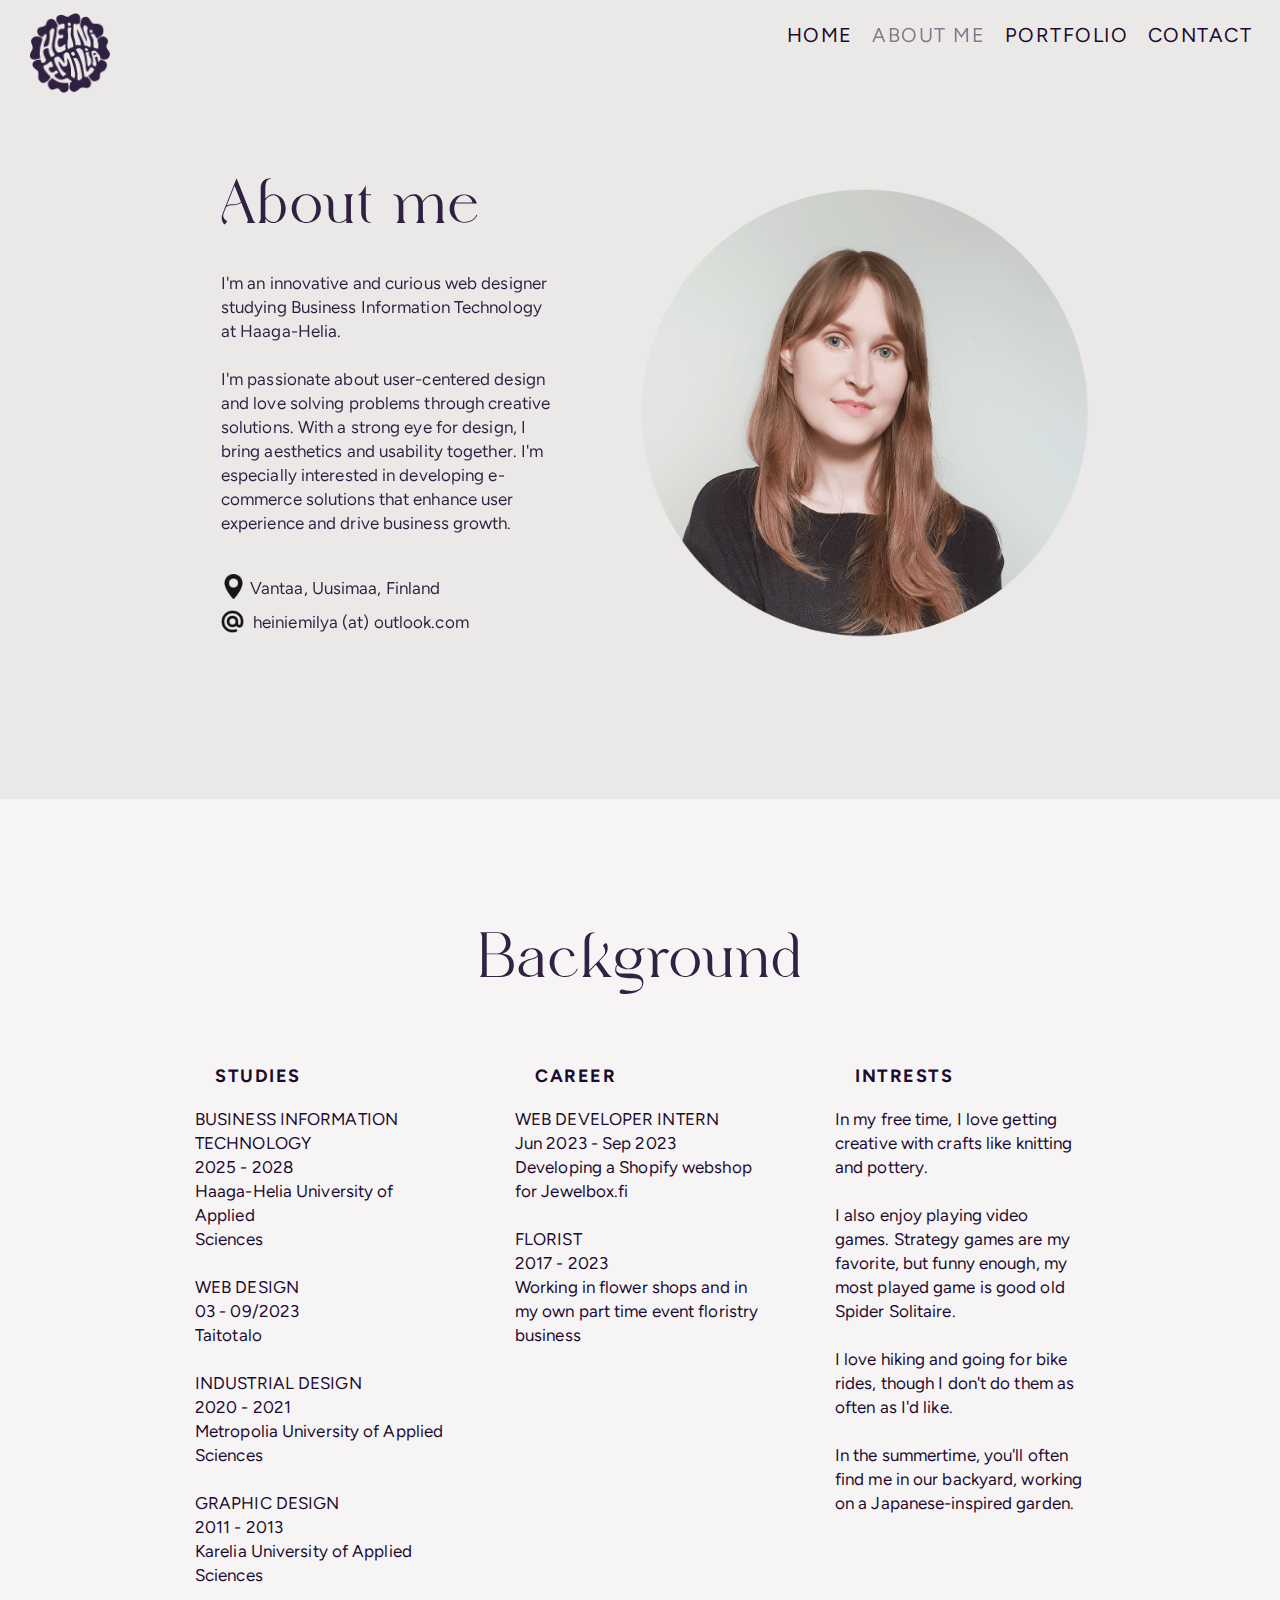
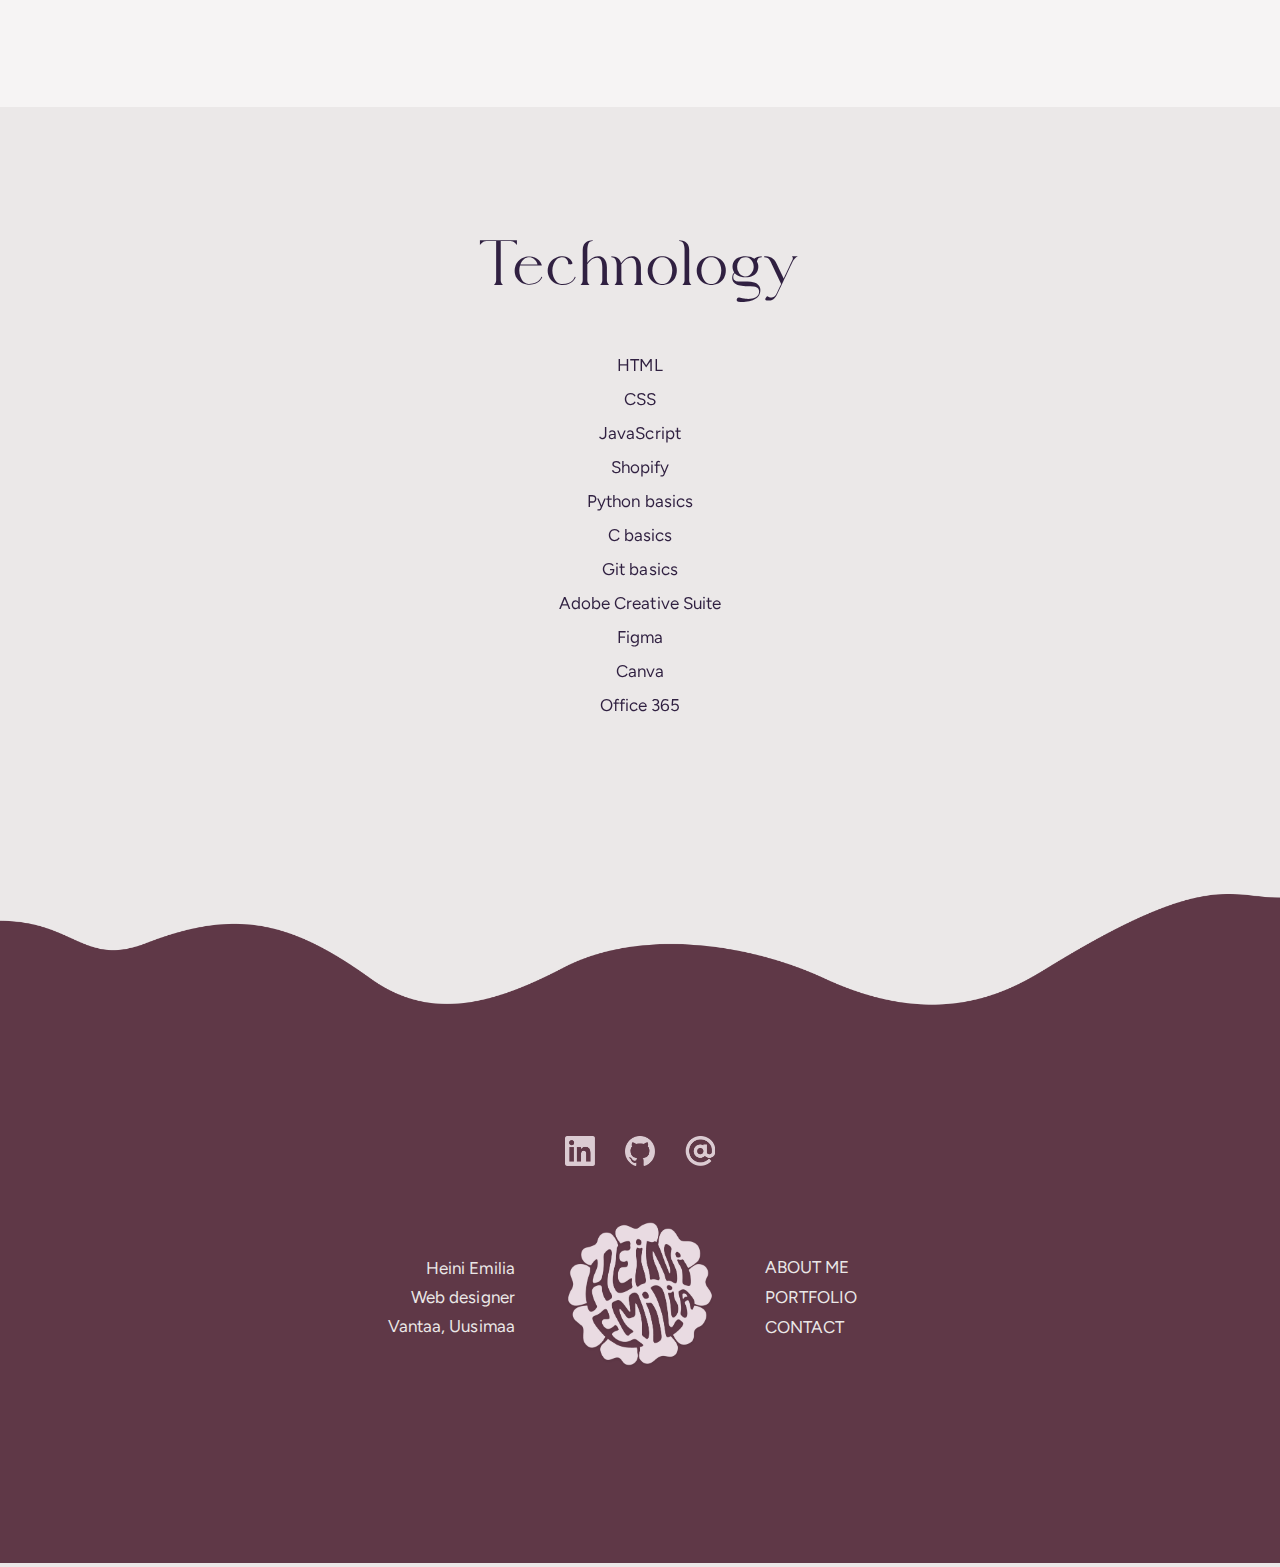
==== aboutme.html @ 91fa6ee9 "-" ====
<!DOCTYPE html>
<html lang="en">
<head>
    <meta charset="utf-8">
    <meta name="viewport" content="width=device-width, initial-scale=1.0">
    <link rel="stylesheet" href="css/styles.css">
    <link rel="preconnect" href="https://fonts.googleapis.com">
    <link rel="preconnect" href="https://fonts.gstatic.com" crossorigin>
    <link href="https://fonts.googleapis.com/css2?family=Figtree:ital,wght@0,300..900;1,300..900&display=swap" rel="stylesheet">
    <title>Heini Emilia - About me</title>
    <link rel="icon" type="image/x-icon" href="/graphics/favicon.png">
</head>
<body>
 
  <main>

    <section id="navigation">
        <div class="logo">
            <a href="index.html"><img class="navigation-logo" src="graphics/small-dark-logo.png" alt="Heini Emilia"></a>
        </div>
        <div class="desktop-navigation">
            <div class="navigation">
                <nav id="navbar">
                    <a href="index.html">home</a>
                    <a href="aboutme.html" id="current-page">about me</a>
                    <a href="portfolio.html">portfolio</a>
                    <a href="index.html#contact">contact</a>
                </nav>
            </div>
        </div>
        <div class="mobile-navigation">
            <nav id="mobile-navigation">
                <div id="menuToggle">
                  <input type="checkbox" id="menuCheckbox" aria-label="Menu">
                  <span></span>
                  <span></span>
                  <span></span>
                  
                  <ul id="menu">
                    <li>
                      <a href="index.html">Home</a>
                    </li>
                    <li>
                      <a href="aboutme.html" id="current-page">About me</a>
                    </li>
                    <li>
                      <a href="portfolio.html">Portfolio</a>
                    </li>
                    <li>
                      <a href="index.html#contact">Contact</a>
                    </li>
                  </ul>
                </div>
              </nav>
        </div>
    </section>

    

    <section id="aboutme">
        <div class="aboutme-container">
            <div class="aboutme-text">
                <h2>About me<h2>
                <p> 
                    I'm an innovative and curious web designer studying Business Information Technology 
                    at Haaga-Helia. 
                    <br><br>
                    I'm passionate about user-centered design and love solving problems 
                    through creative solutions. With a strong eye for design, I bring aesthetics and usability together. 
                    I'm especially interested in developing e-commerce solutions that enhance user experience 
                    and drive business growth.
                  <br><br>
                  <img src="graphics/map-pin.png" alt="Location" width="25" height="25" style="margin-bottom: -5px; padding-top: 15px; "> Vantaa, Uusimaa, Finland <br>
                  <img src="graphics/email.png" alt="Email" width="23" height="23" style="margin-bottom: -5px; padding-right: 5px; padding-top: 10px;" >  heiniemilya (at) outlook.com
                </p>
            </div>
            <img id="aboutme-img" src="graphics/profiilikuva2-round.png" alt="Kuva minusta">
        </div>
    </section>


    
  <section id="cv">
    <h2>Background</h2>
    <div class="cv-container">
        <div class="cv-text">
            <h3>Studies</h3>
            <p> BUSINESS INFORMATION TECHNOLOGY<br>
                2025 - 2028<br>
                Haaga-Helia University of Applied <br>Sciences<br><br>
                
                WEB DESIGN<br>
                03 - 09/2023<br>
                Taitotalo<br><br>
                
                INDUSTRIAL DESIGN<br>
                2020 - 2021<br>
                Metropolia University of Applied <br>Sciences<br><br>
                
                GRAPHIC DESIGN<br>
                2011 - 2013 <br>
                Karelia University of Applied <br>Sciences
            </p>
        </div>
        <div class="cv-text">
            <h3>Career</h3>
            <p> WEB DEVELOPER INTERN<br>
                Jun 2023 - Sep 2023<br>
                Developing a Shopify webshop for Jewelbox.fi<br><br>
                
                FLORIST<br>
                2017 - 2023 <br>
                Working in flower shops and in my own part time event floristry business
            </p>
        </div>
        <div class="cv-text">
            <h3>Intrests</h3>
            <p>In my free time, I love getting creative with crafts like knitting and pottery. 
              <br><br>
              I also enjoy playing video games. Strategy games are my favorite, but funny enough, 
              my most played game is good old Spider Solitaire.
              <br><br>
              I love hiking and going for bike rides, though I don't do them as often as I'd like. 
              <br><br>
              In the summertime, you'll often find me in our backyard, working on a Japanese-inspired garden.
            </p>
        </div>
    </div>
  </section>

  <section id="technology">
    <div class="technology">
        <h2>Technology<h2>
        <p>HTML</p>
        <p>CSS</p>
        <p>JavaScript</p>
        <p>Shopify</p>
        <p>Python basics</p>
        <p>C basics</p>
        <p>Git basics</p>
        <p>Adobe Creative Suite</p>
        <p>Figma</p>
        <p>Canva</p>
        <p>Office 365</p>
    </div>
</section>

  </main>

  <footer>
    <div class="footer-container">
      <img class="footer-background" src="graphics/footer-background.png" alt="Background image">
     
      <div class="footer-items">
        <div class="some-icons">
          <a href="https://www.linkedin.com/in/heini-karjalainen/"><img class="linkedin-icon" src="graphics/icon-linkedin.png" height="30px" width="30px" alt="LinkedIn"></a>
          <a href="https://github.com/heiniemilya"><img class="github-icon" src="graphics/icon-github.png" height="30px" width="30px" alt="GitHub"></a>
          <a href="mailto:heiniemilya@outlook.com"><img class="email-icon" src="graphics/icon-email.png" height="30px" width="30px" alt="Email"></a>
        </div>
        <div class="footer-items-container">
          <div class="footer-information">
            <p>Heini Emilia</p>
            <p>Web designer</p>
            <p>Vantaa, Uusimaa</p>
          </div>
          <div class="footer-logo">
            <a href="index.html"><img id="footer-logo" src="graphics/heini-emilia-logo.png" alt="Heini Emilia"></a>
          </div>
          <div class="footer-navigation">
            <a href="aboutme.html">about me</a>
            <a href="portfolio.html">portfolio</a>
            <a href="index.html#contact">contact</a>
          </div>
        </div> 
      </div>
      

    </div>
  </footer>
</body>
</html>
---- css/styles.css ----
* {
    margin:0;
    padding:0;
    border: none;
}

@font-face {
    font-family: "Edensor";
	  src: url('../fonts/edensor-free.eot'); /* IE9 Compat Modes */
  	src: url('../fonts/edensor-free.eot') format('embedded-opentype'),
    url('../fonts/edensor-free.woff2') format('woff2'), /* Super Modern Browsers */
    url('../fonts/edensor-free.woff') format('woff'), /* Pretty Modern Browsers */
    url('../fonts/edensor-free.ttf')  format('truetype'), /* Safari, Android, iOS */
    url('../fonts/edensor-free.svg') format('svg'); /* Legacy iOS */
	}

body {
  background-color: #EBE8E8;
  overflow-x: hidden;
  width: 100vw;
  height: 100vh;
  font-family:Trebuchet MS, sans-serif;
}

h1 {
  font-size: 24px;
  font-family: "Figtree", sans-serif;
  text-transform: uppercase;
  letter-spacing: 1.5px;
  color: #3a233c;
  font-weight: 100;
  padding-left: 20px;
  padding-right: 20px;
}

h2 {
  font-family: "Edensor", Fallback, sans-serif;
  font-weight: normal;
  font-size: 64px;
  letter-spacing: 2px;
  color: #1C0B2F;
  opacity: 0.9;
  padding-bottom: 70px;
  padding-left: 30px;
  padding-right: 30px;
}

h3 {
  font-size: 18px;
  font-family: "Figtree", sans-serif;
  text-transform: uppercase;
  letter-spacing: 1.5px;
  color: #1C0B2F;
  padding-bottom: 10px;
  padding-left: 20px;
  padding-right: 20px;
}

p , li{
  font-family: "Figtree", sans-serif;
  font-size: 17px;
  font-weight: normal;
  color: #1C0B2F;
  letter-spacing: 0.1px;
  line-height: 24px;
}

li{
  padding-left: 5px;
}

ul{
  padding-top: 10px;
  padding-left: 20px;
}

a {
  font-family: "Figtree", sans-serif;
  font-size: 17px;
  font-weight: normal;
  color: #1c0b2f;
  text-decoration: none;
  word-break: break-all;
  overflow-wrap: break-word;
} 

/*////////////////// NAVIGATION ////////////////////*/ 

/* mobile menu */

#menuToggle {
  display: block;
  position: fixed;
  top: 30px;
  right: 30px;
  left: auto;
  z-index: 99;
  -webkit-user-select: none;
  user-select: none;
}

#menuToggle a {
  font-size: 20px;
  text-decoration: none;
  color: #EBE8E8;
  transition: color 0.3s ease;
  font-weight: 500;
}

#menuToggle a:hover {
  opacity: 0.5;
}

#menuToggle input {
  display: block;
  width: 40px;
  height: 32px;
  position: absolute;
  top: -7px;
  left: -3px;
  cursor: pointer;
  opacity: 0; /* hide the checkbox*/
  z-index: 999; /* and place it over the hamburger */
  -webkit-touch-callout: none;
}

#menuToggle span {
  display: block;
  width: 33px;
  height: 4px;
  margin-bottom: 5px;
  position: relative;
  background-color: #1c0b2f;
  opacity: 0.9;
  border-radius: 3px;
  z-index: 1;
  
  transform-origin: 4px 0px;
  transition: transform 0.5s cubic-bezier(0.77,0.2,0.05,1.0),
              background-color 0.5s cubic-bezier(0.77,0.2,0.05,1.0),
              opacity 0.55s ease;
}

#menuToggle span:first-child {
  transform-origin: 0% 0%;
}

#menuToggle span:nth-last-child(2) {
  transform-origin: 0% 100%;
}

/* Transform hamburger into a crossmark */
#menuToggle input:checked ~ span {
  opacity: 1;
  transform: rotate(45deg) translate(-2px, -1px);
  background-color: #EBE8E8;
}

#menuToggle input:checked ~ span:nth-last-child(3) {
  opacity: 0;
  transform: rotate(0deg) scale(0.2, 0.2);
}

#menuToggle input:checked ~ span:nth-last-child(2) {
  transform: rotate(-45deg) translate(0, -1px);
}
/* Transform hamburger into a crossmark */

#menu {
  position: absolute;
  top: 0;
  right: 0;
  left: auto;
  max-width: 220px;
  width: 100vw;
  max-height: 100vh;
  margin: -50px -50px 0 0;
  padding: 50px 50px 70px 50px;
  padding-top: 100px;
  box-sizing: border-box;
  overflow-y: auto;
  background-color: #5F3848;
  opacity: 0.95;
  border-radius: 0 0 0 100px;
  list-style-type: none;
  -webkit-font-smoothing: antialiased; /* to stop flickering of text in safari */
  
  transform-origin: 0% 0%;
  transform: translate(100%, 0);
  
  transition: transform 0.5s cubic-bezier(0.77,0.2,0.05,1.0);
}

#menu li {
  padding: 10px 0;
  font-size: 28px !important;
  text-align: right;
  text-transform: uppercase;
}

#menu li label {
  cursor: pointer;
}

/* sliding in from the left */
#menuToggle input:checked ~ ul {
  transform: none;
}

/* mobile menu */

#navigation {
  position: absolute;
  top: 0;
  display: flex;
  width: 99vw;
  height: 70px;
  justify-content: space-between;
  align-items: center;
}

.navigation-logo {
  margin-top: 40px;
  margin-left: 30px;
  height: 80px;
  width: 80px;
  transition: transform .5s;
  opacity: 0.9;
  filter: brightness(0) saturate(100%) invert(6%) sepia(28%) saturate(5050%) hue-rotate(253deg) brightness(95%) contrast(101%);
}

.navigation-logo:hover {
  transform: scale(1.05);
}

.desktop-navigation {
    z-index: 9;
    position: relative;
    top:0;
    width: 99vw;
    height: 70px;
    display: flex;
    justify-content: flex-end;
    align-items: center;
}  
  
#navbar a {    
    margin-right:15px;
    margin-top: 5px;
    text-decoration: none;
    color: #1C0B2F;
    font-size: 20px;
    text-transform: uppercase;
    letter-spacing: 1.5px;
    border-bottom: 1px solid transparent;
}
  
#navbar a:hover {
    opacity: 50%;
  }

.index #navbar a:hover {
    color: #EBE8E8;
    opacity: 0.9;
  }

#current-page {
  opacity: 50% !important;
  }


/*////////////////// NAVIGATION ////////////////////*/

/*////////////////// HERO ////////////////////*/


#hero {
  position: relative; 
  width: 100vw;
  height: 100vh;
  min-height: 700px;
  margin-top: -70px;
}

.hero-video-container {
  top: 0;
  left: 0;
  position: absolute;
}

#hero-video {
  position: relative;
  object-fit: cover;
  width: 100vw;
  height: 100vh;
  min-height: 700px;
  background-image: url("../graphics/hero-video-still.jpg");
  background-size: cover;
  background-color: #b198b3;
}

.hero-content {
  position: relative;
  text-align: center;
  justify-content: center;
  align-items: center;
  height: 100vh;
  width: 100vw;
}

#hero-logo {
  position: absolute;
  top: 50%; 
  left: 50%;
  transform: translate(-50%, -50%) translateY(-100px); 
  width: 40vw;
  max-width: 600px;
  min-width: 150px; 
  opacity: 90%;
  transition: transform 0.5s;
}

#hero-logo:hover {
  opacity: 100%;
  transform: translate(-50%, -50%) translateY(-100px) scale(1.03);
}

#hero-text {
  position: absolute;
  bottom: 100px;
  z-index: 1;
  left: 50%;
  transform: translateX(-50%); 
  text-align: center;
  min-width: 250px;
}

/*////////////////// HERO ////////////////////*/

/*////////////////// INTRODUCTION ////////////////////*/

.introduction-container {
  position: relative;
  display: flex;
  align-items: end;
  justify-content: center;
}

.introduction-text {
  margin-top: 20vh;
  margin-bottom: 18vh;
  max-width: 500px;
  align-self: center;
  padding-right: 50px;
}
  
#introduction h2 {
  padding-left: 0px !important;
  padding-right: 0px !important;
  padding-bottom: 30px !important;
  }

#introduction-img{
  opacity: 97%;
  max-width: 650px;
  max-height: 650px;
}

.button {
  font-size: 15px;
  letter-spacing: 0.5px;
  background: #7e7648;
  color: #ffffff;
  padding: 15px 30px;
  border-radius: 50px;
  transition: transform .5s;
}

.button:hover {
  background: #6f683e;
  transform: scale(1.03);
}

/*////////////////// INTRODUCTION ////////////////////*/

/*////////////////// ABOUT ME ////////////////////*/

#aboutme h2 {
  padding-bottom: 30px !important;
}

.aboutme-container {
  position: relative;
  display: flex;
  align-items: end;
  justify-content: center;
  z-index: -1;
}

#aboutme-img {
  margin-top: 18vh;
  margin-bottom: 15vh;
  align-self: center;
  height: 450px;
  filter: sepia(7%) contrast(95%);
  padding-left: 50px;
}

.aboutme-text {
  margin-top: 18vh;
  margin-bottom: 15vh;
  align-self: center;
  max-width: 400px;
}

/*////////////////// ABOUT ME ////////////////////*/

/*////////////////// CV ////////////////////*/

#cv {
  padding-top: 13vh;
  padding-bottom: 10vh;
  background-color: #F6F4F4;
  text-align: center;
  align-content: center;
}
.cv-container {
  display: flex;
  justify-content: center;
  gap: 70px;
}

.cv-text {
  text-align: left;
  padding-bottom: 30px;
  max-width: 250px;
}

.cv-text h3 {
  padding-bottom: 20px ;
}

/*////////////////// CV ////////////////////*/

/*////////////////// TECHNOLOGY ////////////////////*/

#technology {
  padding-top: 13vh;
  padding-bottom: 13vh;
  background-color:#EBE8E8;
  align-content: center;
  text-align: center;
}

.technology h2 {
  padding-bottom: 50px;
}

.technology p {
  padding-bottom: 10px;
}

/*////////////////// TECHNOLOGY ////////////////////*/

/*////////////////// PROJECTS ////////////////////*/

#portfolio {
  margin-top: 18vh;
  margin-bottom: 15vh;
  position: relative;
  text-align: center;
  align-content: center;
  justify-content: center;
}

#portfolio h2 {
  padding-top: 70px;
}

.project-container-portfolio {
  display: grid;
  grid-template-columns: 1fr 1fr 1fr;;
  grid-template-rows: auto;
  max-width: fit-content;
  grid-gap: 50px;
  justify-content: center;
  margin: auto;
}

.coming {
opacity: 50% !important;
filter: grayscale(100%);
}

.coming-text {
  position: absolute;
  margin-top: -170px;
  opacity: 0%;
  width: 320px;
}

.coming-text h3, .coming-text p {
  color: #3a233c;
  font-size: 18px;
}

.jewelbox {
  margin-top: -240px;
}

.project {
  margin: auto;
  transition: transform .5s;

}

.project:hover {
  animation: fadeInOpacity 0.8s; 
  transform: scale(1.03);
  .coming-text{
    opacity: 100%;
  }

  .project-img {
    opacity: 50%;
    filter: brightness(0) saturate(100%) invert(35%) sepia(7%) saturate(4222%) hue-rotate(242deg) brightness(114%) contrast(68%);
    }
}

.project-img {
  position: relative;
  opacity: 90%;
  width: 320px;
  height: 320px;
}

/*/ RECENT PROJECTS /*/

#recent-projects {
  position: relative;
  padding-top: 15vh; 
  padding-bottom: 10vh; 
  text-align: center;
  width: 100vw; 
  background-color: #F6F4F4;
}

.recent-projects-see-more {
  padding: 70px 0px 70px 0px;
  text-decoration: underline;
  text-underline-offset: 3px;
}

.recent-projects-see-more a:hover {
  color: #a24fb5;;
  text-decoration: underline #ab8ecd;

}
  
.recent-projects-container {
  display: grid;
  grid-template-columns: 1fr 1fr 1fr;;
  grid-template-rows: auto;
  max-width: 1000px;
  grid-gap: 50px;
  justify-content: center;
  margin: auto;
}

/*////////////////// PROJECTS ////////////////////*/

/*////////////////// PROJECT INTRODUCTION ////////////////////*/

.project-introduction-container {
  z-index: -1;
  position: relative;
  display: flex;
  justify-content: center;
}

.project-introduction-text {
  margin-top: 18vh;
  margin-bottom: 7vh;
  align-self: center;
  max-width: 550px;
  text-align: center;
}

.project-introduction-text h2 {
  padding-bottom: 30px !important;
}
.project-introduction-text p {
  font-size: 20px ;
  line-height: 28px;
}

/*////////////////// PROJECT INTRODUCTION ////////////////////*/

/*////////////////// PROJECT IMAGES ////////////////////*/

.splide {
  margin: auto;
  max-width: 1100px;
  max-height: 750px;
}

.splide.mobile {
  margin: auto;
  max-width: 500px;
  max-height: 750px;
}

.splide__slide img {
  margin: auto;
  height: 700px;
  width: 525px;
  padding: 10px;
  object-fit: cover;
  border-radius: 100px;
}

.splide__arrow {
  margin-right: -40px;
  margin-left: -40px;
  background: none !important;
}
.splide__arrow svg {
  width: 50px !important;
  height: 50px !important;
}

.image {
  max-height: 700px;
  border-radius: 100px;

}

/*////////////////// PROJECT IMAGES ////////////////////*/

/*////////////////// ABOUT PROJECT ////////////////////*/

.about-project-container {
  position: relative;
  display: flex;
  justify-content: center;
}

.about-project-text {
  margin-top: 7vh;
  margin-bottom: 15vh;
  margin-left: 40px;
  max-width: 650px;
  text-align: left;
}

.about-project-text h3 {
  padding-top: 45px ;
  padding-bottom: 15px;
  margin-left: -60px;
}

.about-project-text a {
  text-decoration: underline;
  text-underline-offset: 3px;
}

.about-project-text a:hover {
  color: #a24fb5;
  text-decoration: underline #a24fb5;
}

.project-navigation {
  display: flex;
  justify-content: center;
  margin-bottom: 15vh;
  gap: 50px;
}


#link:hover {
  color: #a24fb5;
}

#no-link{
  opacity: 0.3;
}

.project-navigation button {
  background-color: #EBE8E8;
}

.previous-project svg{
 margin-top: -3px;
 padding-left: 5px;
}

.next-project svg {
  margin-bottom: -4px;
  padding-left: 5px;
}

.prev {
  transform: rotate(180deg);
}

.previous-project:hover #link svg,
.next-project:hover #link svg {
  fill: #a24fb5;
  transform: translateX(5px); /* Siirtää SVG:tä 5px oikealle */
  transition: transform 0.4s ease; /* Lisää sulavan animaation */
}

/*////////////////// ABOUT PROJECT ////////////////////*/

/*////////////////// CONTACT ////////////////////*/


.contact-form-container {
  padding: 20px;
  max-width: 430px;
  width: 100%;
  margin-left: auto;
  margin-right: auto;
}

.form-group {
  margin-bottom: 1rem;
}

label {
  text-align: left;
  display: block;
  margin-bottom: 0.5rem;
  margin-left: 10px;
  opacity: 0.8;
}

input, textarea {
  width: 100%;
  padding: 15px;
  background-color: #fafafa;
  border-radius: 18px;
  box-sizing: border-box;
  font-size: 1rem;
  font-family: figtree;
}

textarea {
  resize: vertical;
  margin-bottom: 15px;
}

input:focus, textarea:focus {
 box-shadow: 0 0 5px #792666;
 outline: 2px solid #8f6477;
 background-color: #ffffff;
}


input:is(:-webkit-autofill, :autofill){
  outline: 2px solid #8f6477;
}


#contact {
  text-align: center;
  position: relative;
  align-content: center;
  margin-top: 15vh;
  margin-bottom: 13vh;
}

#contact h2 {
  padding-bottom: 50px;
}


/*////////////////// CONTACT ////////////////////*/

/*////////////////// FOOTER ////////////////////*/

.footer-container {
  position: relative;
  min-height: 400px;
  max-height: 700px;

}
.footer-background {
  object-fit: cover;
  object-position: left top;
  width: 100vw;
  min-height: 400px;
  max-height: 700px;
}

.footer-items {
  width: 100vw;
  position: absolute;
  top: 50%;
  left: 50%;
  transform: translate(-50%, -50%);
}

.footer-items-container {
  margin: auto;
  padding-top: 50px;
  display: flex;
  align-items: center;
  justify-content: center;
}

.some-icons {
  opacity: 90%;
  display: flex;
  gap: 30px;
  justify-content: center;
}

.some-icons img {
  opacity: 90%;
  transition: transform .3s;
}

.some-icons img:hover {
  opacity: 100%;
  transform: scale(1.1); 
}

.footer-information {
  padding-right: 50px;
  width: 150px;
  display: flex;
  flex-direction: column;
  align-items: flex-end;
  gap: 5px;
}

.footer-information p {
  color: #EBE8E8;
}

.footer-navigation {
  padding-left: 50px;
  width: 150px;
  display: flex;
  flex-direction: column;
  align-items: flex-start;
  gap: 10px;
}

.footer-navigation a {
  color: #EBE8E8;
  text-transform: uppercase;
  text-decoration: none;
}

.footer-navigation a:hover {
  text-decoration: underline;
  text-underline-offset: 3px;
}

#footer-logo {
  opacity: 90%;
  height: 150px;
  width: 150px;
  transition: transform .5s;
}

#footer-logo:hover {
  opacity: 100%;
  transform: scale(1.05);
}

/*////////////////// FOOTER ////////////////////*/

/*////////////////// RESPONSIVITY ////////////////////*/

@media only screen and (max-width: 599px) {

  h1 {
    font-size: 20px;
  }
  h2 {
    font-size: 54px;  
  }
  h3, p, a {
    font-size: 16px;
  }

  #hero-logo {
    width: 80vw; 
    transform: translate(-50%, -50%) translateY(-20px) scale(1.03); 
  }
  #hero-logo:hover {
    transform: translate(-50%, -50%) translateY(-20px) scale(1.03);
  }

  #introduction-img {
    max-width: 90vw !important;
    height: auto;
  }

  /* portfolio projects vertically scale 85 */
  .project-container-portfolio {
    grid-template-columns: 1fr;
    transform: scale(0.85);
  }
  #potfolio {
    margin-bottom: 100px;
  }

  .project-container-portfolio {
    margin-top: -100px;
  }

  #portfolio h2 {
    padding-bottom: 0;
  }

  /* recent projects vertically scale 85 */
  .recent-projects-container {
    grid-template-columns: 1fr;
    transform: scale(0.85);
  }

  #recent-projects h2 {
    padding-bottom: 0;
  }

  .recent-projects-see-more {
    padding-top: 0;
  }

  /* img carousel visibility */
  #image-carousel-desktop {
    display: none;
  }

  .splide__slide img {
    height: 400px;
    width: 300px;
  }

  .splide.mobile {
    height: 450px ;
    width: 325px;
  }

  .splide__arrow {
    top: 97% !important;
    margin-right: 60px;
    margin-left: 60px;
    width: 1.5em !important;
  }

  .contact-form-container {
    max-width: 90vw;
  }
}

@media only screen and (min-width: 600px) {

  /* portfolio projects 2 scale 85 */
  .project-container-portfolio {
    grid-template-columns: 1fr 1fr;
    transform: scale(0.85);
  }

  #portfolio h2 {
    padding-bottom: 0;
  }

  /* img carousel visibility */
  #image-carousel-desktop {
    display: none;
  }

  .splide__slide img {
    height: 440px;
    width: 330px;
  }

  .splide.mobile {
    height: 490px ;
    width: 380px;
  }
  #hero-logo {
    width: 80vw;
    transform: translate(-50%, -50%) translateY(-30px) scale(1.03);
  }
  #hero-logo:hover {
    transform: translate(-50%, -50%) translateY(-30px) scale(1.03);
  }

 }

/* footer vertically */
@media only screen and (max-width: 649px) {

  .footer-container {
    min-height: 700px;
  }

  .footer-background {
    min-height: 700px;
  }

  .some-icons {
    padding-top: 100px;
  }

  .footer-items-container {
    flex-wrap: wrap;
    max-width: 250px;
    gap: 20px;
  }

  .footer-information {
    padding-right: 0px;
    align-items: center;
  }

  .footer-navigation {
    padding-left: 0;
    align-items: center;
  }
}

/* footer horizontally */
@media only screen and (min-width: 650px) {

  .footer-container {
    min-height: 500px;
  }

  .footer-background {
    min-height: 500px;
  }

  .some-icons {
    padding-top: 50px;
  }
}


@media only screen and (max-width: 800px) {

  .project-introduction-container {
    padding-left: 30px;
    padding-right: 30px;
  }

  .project-introduction-text {
    margin-bottom: 30px;
  }

  .about-project-container {
    padding-left: 30px;
    padding-right: 30px;
  }

  .about-project-text {
    margin-top: 30px;
  }
}

@media only screen and (min-width: 800px) {

  /* img carousel visibility */
  #image-carousel-desktop {
    display: none;
  }

  .splide__slide img {
    height: 640px;
    width: 480px;
  }

  .splide.mobile {
    height: 690px ;
    width: 520px;
  }

 /* portfolio projects 2 scale 100 */
 .project-container-portfolio {
   grid-template-columns: 1fr 1fr;
   transform: scale(1);
  }

  #portfolio h2 {
    padding-bottom: 70px;
  }

  #hero-logo {
    width: 60vw; 
    transform: translate(-50%, -50%) translateY(-40px) scale(1.03);
  }

  #hero-logo:hover {
    transform: translate(-50%, -50%) translateY(-40px) scale(1.03);
  }
}

@media only screen and (max-width: 949px) {
  #navbar {
    visibility: hidden;
  }

  #mobile-navigation {
    visibility: visible;
  }

  /* introduction vertically */
  .introduction-container {
    align-items: center;
    flex-wrap: wrap;
  }

  #introduction-img {
    max-width: 500px;
    max-height: 500px;
  }

  .introduction-text {
    margin-top: 50px;
    padding-left: 30px;
    padding-right: 30px;
    text-align: center;
    max-width: 600px;
  }

   /* recent projects vertically */
  .recent-projects-container {
    grid-template-columns: 1fr;
  }

  /* about me vertically */
  .aboutme-container {
    flex-wrap: wrap;
    flex-direction: column-reverse;
  }

  #aboutme-img {
    width: 70vw;
    max-width: 500px;
    height: auto;
    margin-bottom: 0;
    padding-left: 0;
  }

  .aboutme-text {
    max-width: 550px;
    margin-top: 0;
    margin-bottom: 50px;
    padding: 30px;
    text-align: center;
  }

  /* cv vertically */
  .cv-container {
    flex-wrap: wrap;
    padding-left: 30px;
    padding-right: 30px;
    gap: 60px;
  }

  .cv-text {
    text-align: center;
    padding-bottom: 0;
  }
}

@media only screen and (min-width: 950px) {

  /* img carousel visibility */
  #image-carousel-desktop {
    display: block;  
  }

  #image-carousel-mobile {
    display: none;
  }
  .splide__slide img {
    height: 640px;
    width: 480px;
  }
  .splide {
    height: 690px ;
    width: 1010px;
  }

  #navbar {
    visibility: visible;
  }

  #mobile-navigation {
    visibility: hidden;
  }

  /* recent projects scale 80 */
  .recent-projects-container {
    grid-template-columns: 1fr 1fr 1fr;;
    transform: scale(0.8);
  }

   /* portfolio projects scale 80*/
   .project-container-portfolio {
    grid-template-columns: 1fr 1fr 1fr;
    transform: scale(0.8);
 }

  #hero-logo {
    width: 40vw; 
    transform: translate(-50%, -50%) translateY(-50px) scale(1.03); 
  }
  #hero-logo:hover {
    transform: translate(-50%, -50%) translateY(-50px) scale(1.03);
  }
}

@media only screen and (min-width: 1000px) {

  /* portfolio projects scale 90 */
  .project-container-portfolio {
    transform: scale(0.9);
  }

   /* recent projects scale 90 */
  .recent-projects-container {
    grid-template-columns: 1fr 1fr 1fr;;
    transform: scale(0.9);
  }
}

@media only screen and (min-width: 1100px) {

  /* portfolio projects scale 100 */
  .project-container-portfolio {
    transform: scale(1);
  }

  /* recent projects scale 100 */
  .recent-projects-container {
    grid-template-columns: 1fr 1fr 1fr;;
    transform: scale(1);
  }
}
@media only screen and (min-width: 1200px) {
  .splide.desktop {
    height: 750px;
    width: 1100px;
  }
  .splide__slide img {
    height: 700px;
    width: 525px;
  }
}


/*////////////////// RESPONSIVITY ////////////////////*/


/*////////////////// FOOTER ////////////////////*/


/*/////////////// ANIMATIONS ////////////////*/

.fade-in {
	opacity: 1;
	animation-name: fadeIn;
	animation-iteration-count: 1;
	animation-timing-function: ease-in;
	animation-duration: 0.7s;
}

@keyframes fadeIn {
	0% {
		opacity: 0%;
	}
	100% {
		opacity: 90%;
	}
}

@keyframes fadeInOpacity {
	0% {
		opacity: 20%;
	}
	100% {
		opacity: 100%;
	}
}
/* transition: all 0.5s ease-out;*/

/*////////////// ANIMATIONS ////////////////*/
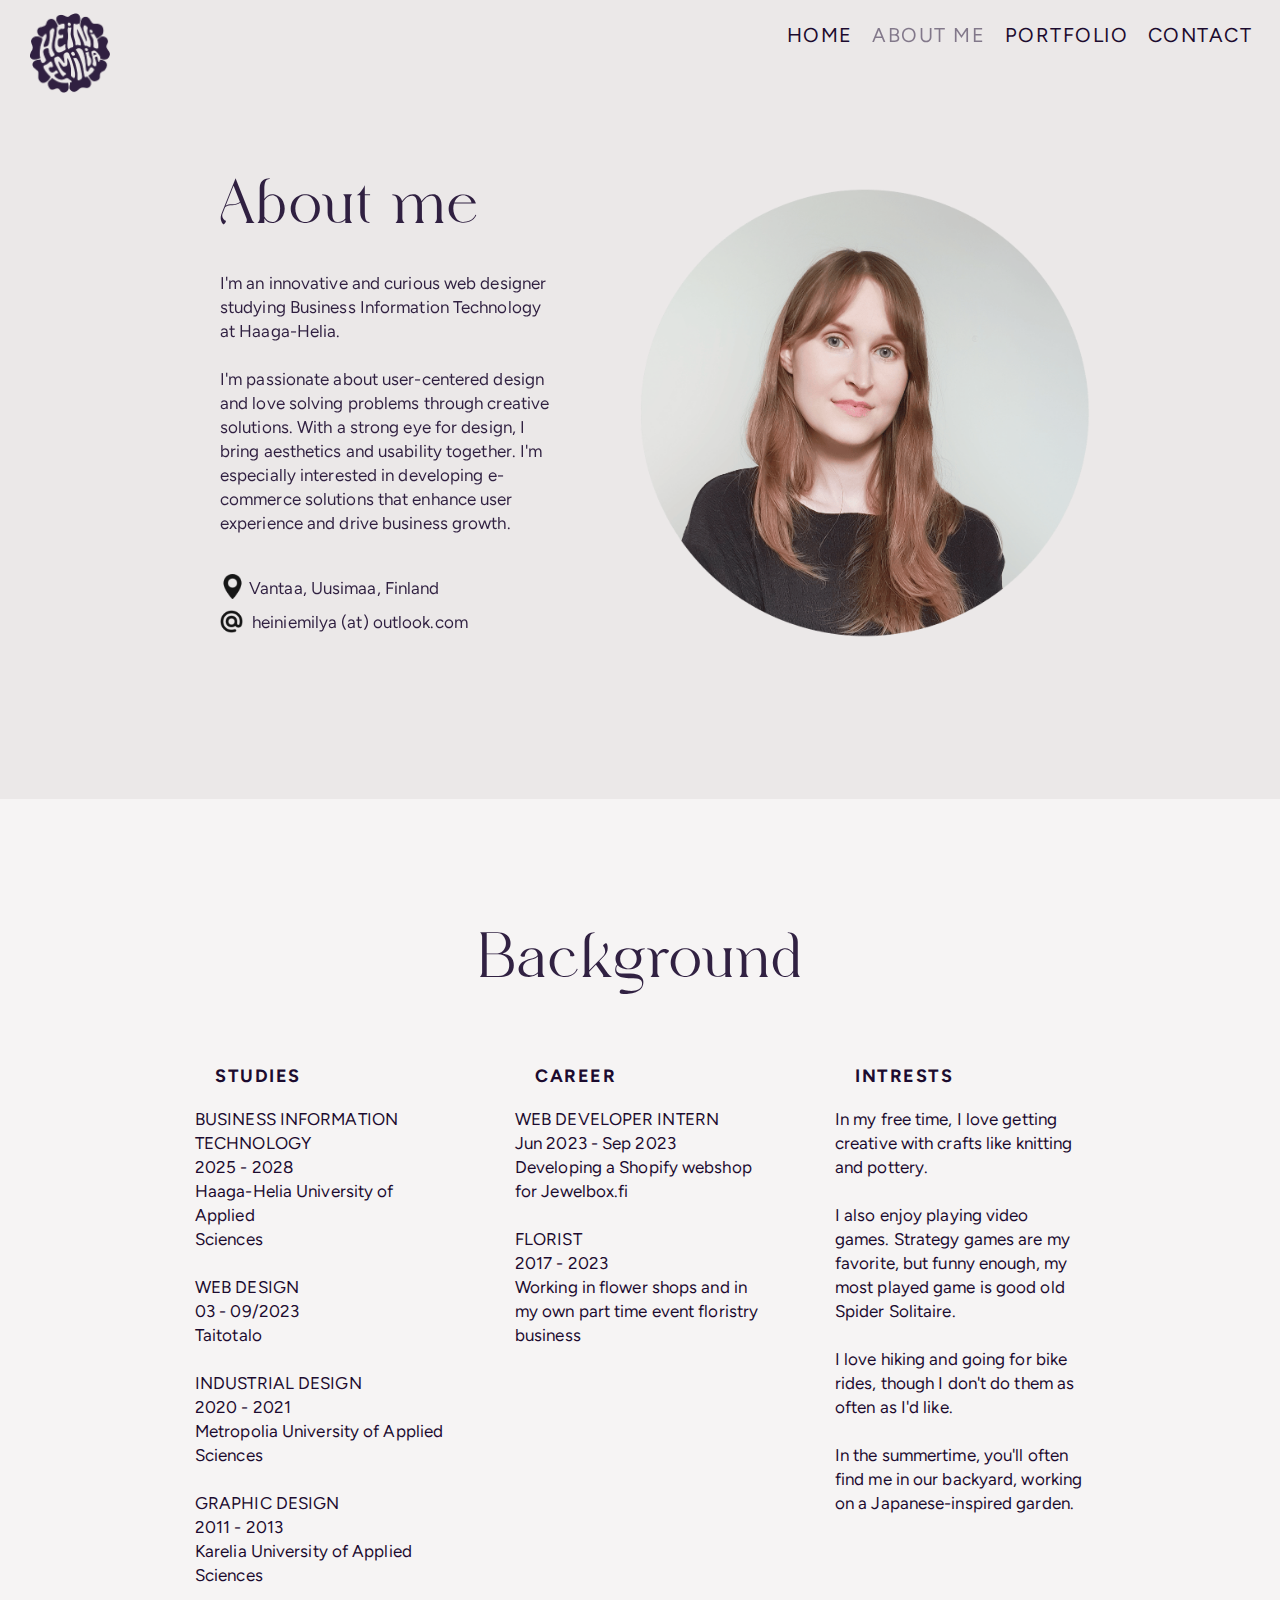
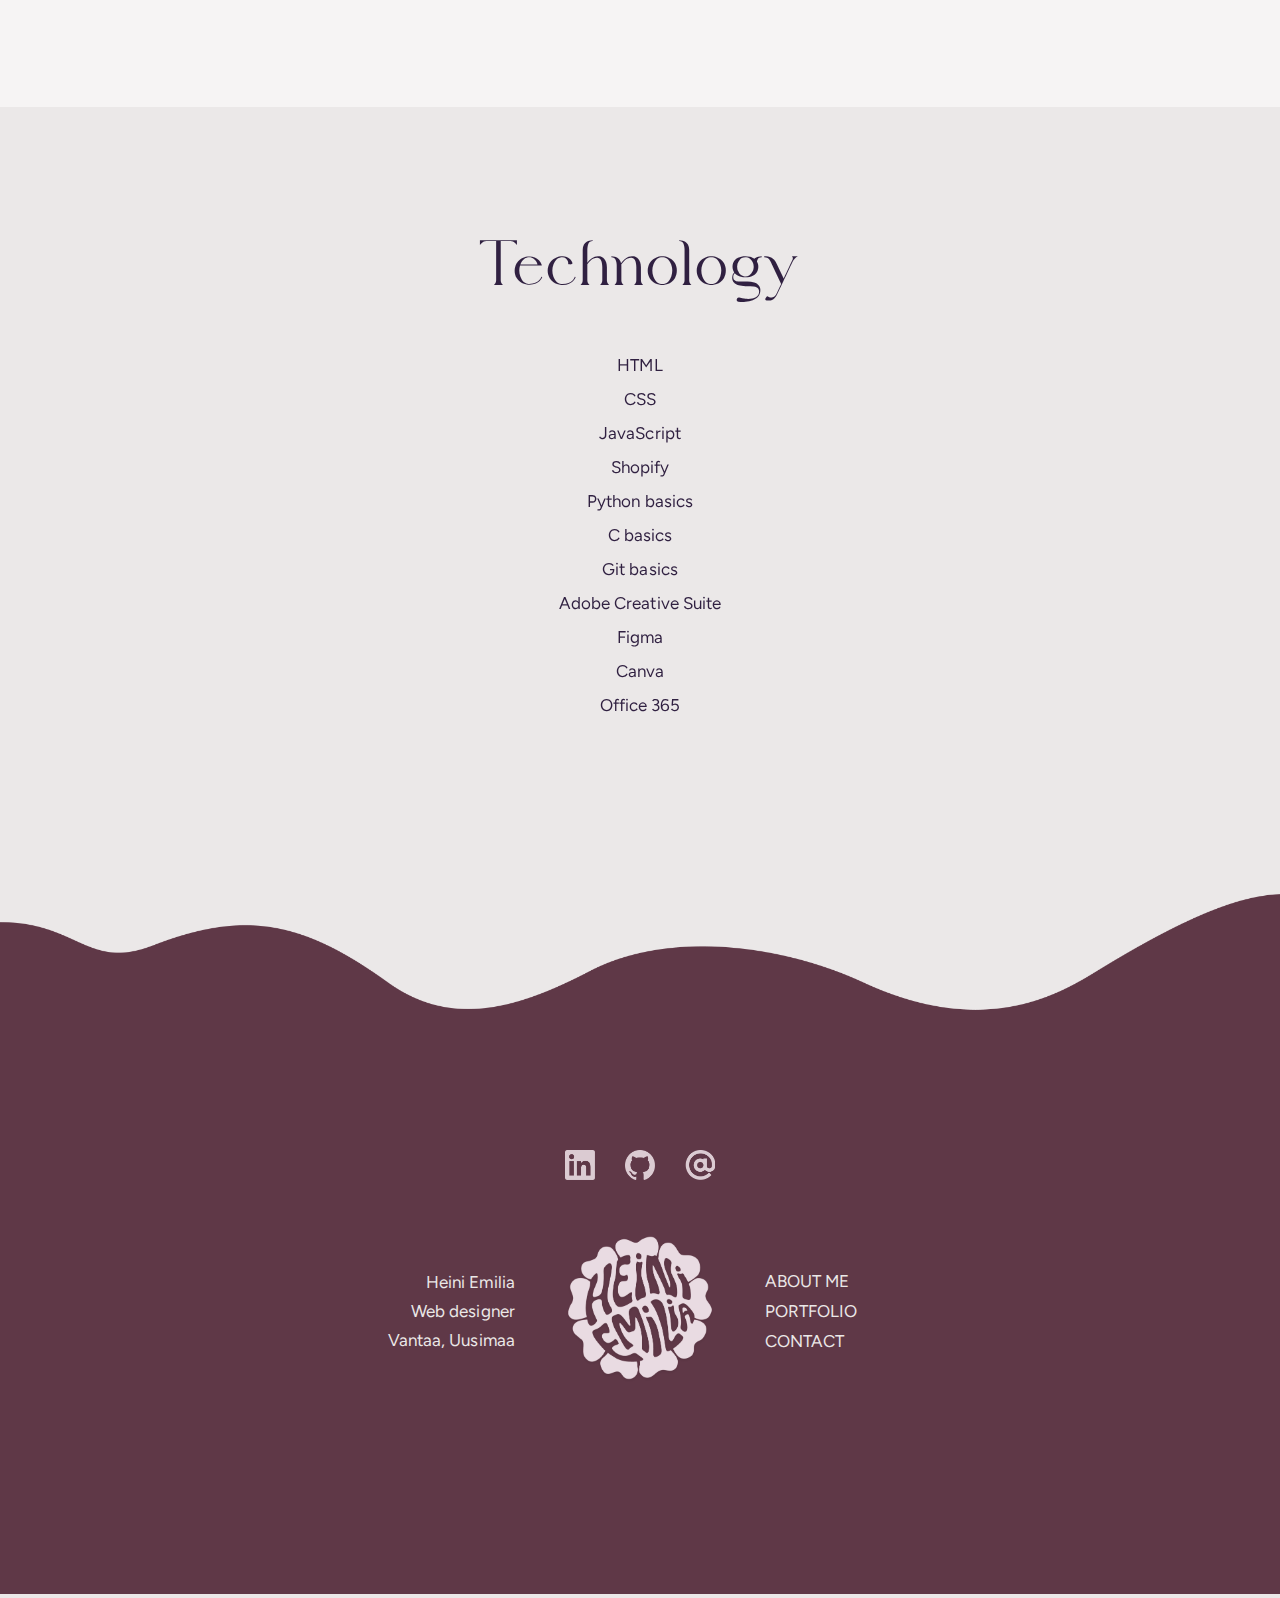
==== commit cc89bc2d: "-" ====
--- a/aboutme.html
+++ b/aboutme.html
@@ -74,7 +74,7 @@
                   <img src="graphics/email.png" alt="Email" width="23" height="23" style="margin-bottom: -5px; padding-right: 5px; padding-top: 10px;" >  heiniemilya (at) outlook.com
                 </p>
             </div>
-            <img id="aboutme-img" src="graphics/profiilikuva2-round.png" alt="Kuva minusta">
+            <img id="aboutme-img" src="graphics/profiilikuva2-round.png" width="450" height="450" alt="Kuva minusta">
         </div>
     </section>
 
@@ -149,7 +149,7 @@
 
   <footer>
     <div class="footer-container">
-      <img class="footer-background" src="graphics/footer-background.png" alt="Background image">
+      <img class="footer-background" src="graphics/footer-background.png" height="4536" width="2370" alt="Background image">
      
       <div class="footer-items">
         <div class="some-icons">
--- a/css/styles.css
+++ b/css/styles.css
@@ -889,10 +889,11 @@
 
   #hero-logo {
     width: 80vw; 
-    transform: translate(-50%, -50%) translateY(-20px) scale(1.03); 
+    max-width: 450px;
+    transform: translate(-50%, -50%) translateY(-50px) scale(1.03); 
   }
   #hero-logo:hover {
-    transform: translate(-50%, -50%) translateY(-20px) scale(1.03);
+    transform: translate(-50%, -50%) translateY(-50px) scale(1.03);
   }
 
   #introduction-img {
@@ -986,10 +987,11 @@
   }
   #hero-logo {
     width: 80vw;
-    transform: translate(-50%, -50%) translateY(-30px) scale(1.03);
+    max-width: 450px;
+    transform: translate(-50%, -50%) translateY(-40px) scale(1.03);
   }
   #hero-logo:hover {
-    transform: translate(-50%, -50%) translateY(-30px) scale(1.03);
+    transform: translate(-50%, -50%) translateY(-40px) scale(1.03);
   }
 
  }
@@ -1093,6 +1095,7 @@
 
   #hero-logo {
     width: 60vw; 
+    min-width: 450px;
     transform: translate(-50%, -50%) translateY(-40px) scale(1.03);
   }
 
@@ -1211,10 +1214,10 @@
 
   #hero-logo {
     width: 40vw; 
-    transform: translate(-50%, -50%) translateY(-50px) scale(1.03); 
+    transform: translate(-50%, -50%) translateY(-40px) scale(1.03); 
   }
   #hero-logo:hover {
-    transform: translate(-50%, -50%) translateY(-50px) scale(1.03);
+    transform: translate(-50%, -50%) translateY(-40px) scale(1.03);
   }
 }
 
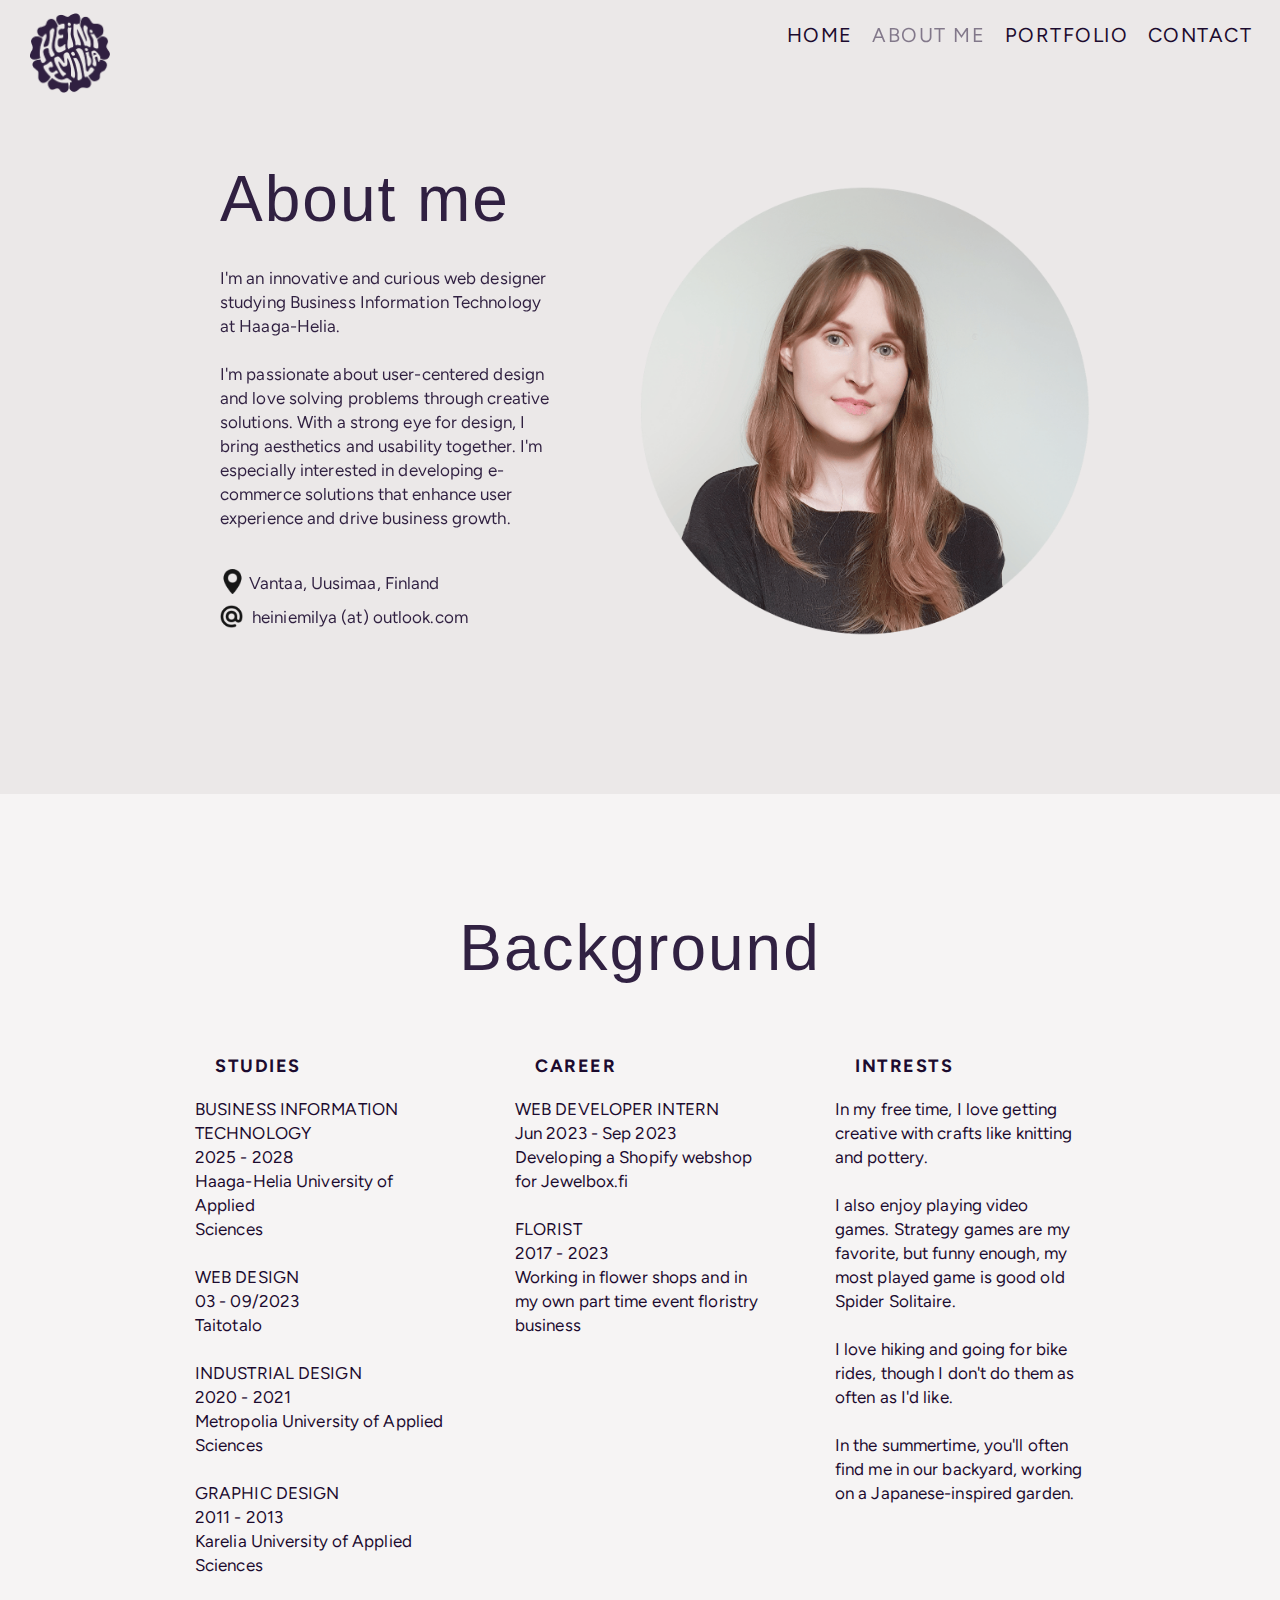
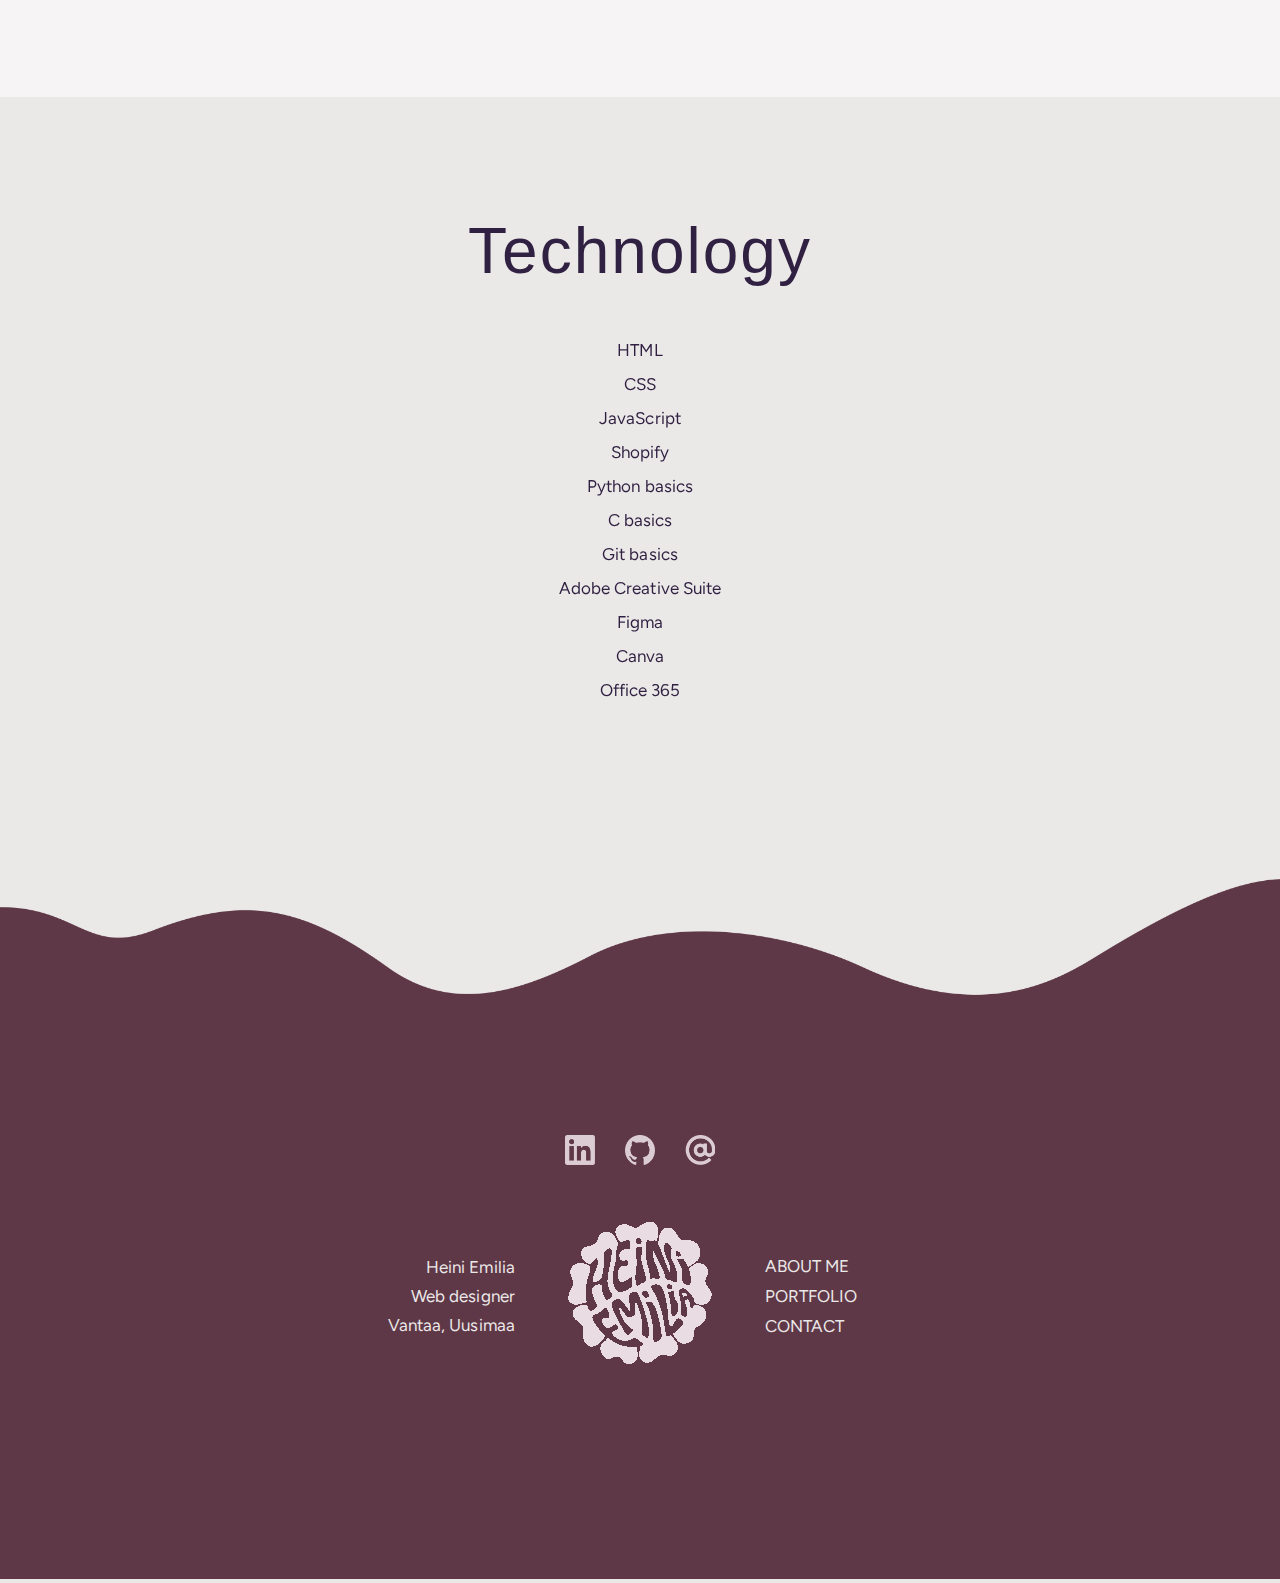
==== commit 3f105b8b: "-" ====
--- a/aboutme.html
+++ b/aboutme.html
@@ -3,12 +3,16 @@
 <head>
     <meta charset="utf-8">
     <meta name="viewport" content="width=device-width, initial-scale=1.0">
+    <meta name="description" content="Web Design Portfolio">
     <link rel="stylesheet" href="css/styles.css">
     <link rel="preconnect" href="https://fonts.googleapis.com">
     <link rel="preconnect" href="https://fonts.gstatic.com" crossorigin>
     <link href="https://fonts.googleapis.com/css2?family=Figtree:ital,wght@0,300..900;1,300..900&display=swap" rel="stylesheet">
     <title>Heini Emilia - About me</title>
-    <link rel="icon" type="image/x-icon" href="/graphics/favicon.png">
+      <!-- Light mode favicon -->
+      <link rel="icon" href="/graphics/favicon-dark.png" type="image/x-icon" media="(prefers-color-scheme: light)">
+      <!-- Dark mode favicon -->
+      <link rel="icon" href="/graphics/favicon-white.png" type="image/x-icon" media="(prefers-color-scheme: dark)">
 </head>
 <body>
  
@@ -164,7 +168,7 @@
             <p>Vantaa, Uusimaa</p>
           </div>
           <div class="footer-logo">
-            <a href="index.html"><img id="footer-logo" src="graphics/heini-emilia-logo.png" alt="Heini Emilia"></a>
+            <a href="index.html"><img id="footer-logo" src="graphics/heini-emilia-logo-small.png" alt="Heini Emilia"></a>
           </div>
           <div class="footer-navigation">
             <a href="aboutme.html">about me</a>
--- a/css/styles.css
+++ b/css/styles.css
@@ -6,12 +6,12 @@
 
 @font-face {
     font-family: "Edensor";
-	  src: url('../fonts/edensor-free.eot'); /* IE9 Compat Modes */
-  	src: url('../fonts/edensor-free.eot') format('embedded-opentype'),
-    url('../fonts/edensor-free.woff2') format('woff2'), /* Super Modern Browsers */
-    url('../fonts/edensor-free.woff') format('woff'), /* Pretty Modern Browsers */
-    url('../fonts/edensor-free.ttf')  format('truetype'), /* Safari, Android, iOS */
-    url('../fonts/edensor-free.svg') format('svg'); /* Legacy iOS */
+	  src: url('../fonts/edensor-free.eot&display=swap'); /* IE9 Compat Modes */
+  	src: url('../fonts/edensor-free.eot&display=swap') format('embedded-opentype'),
+    url('../fonts/edensor-free.woff2&display=swap') format('woff2'), /* Super Modern Browsers */
+    url('../fonts/edensor-free.woff&display=swap') format('woff'), /* Pretty Modern Browsers */
+    url('../fonts/edensor-free.ttf&display=swap')  format('truetype'), /* Safari, Android, iOS */
+    url('../fonts/edensor-free.svg&display=swap') format('svg'); /* Legacy iOS */
 	}
 
 body {
@@ -890,10 +890,10 @@
   #hero-logo {
     width: 80vw; 
     max-width: 450px;
-    transform: translate(-50%, -50%) translateY(-50px) scale(1.03); 
+    transform: translate(-50%, -50%) translateY(-60px) scale(1.03); 
   }
   #hero-logo:hover {
-    transform: translate(-50%, -50%) translateY(-50px) scale(1.03);
+    transform: translate(-50%, -50%) translateY(-60px) scale(1.03);
   }
 
   #introduction-img {
@@ -988,10 +988,10 @@
   #hero-logo {
     width: 80vw;
     max-width: 450px;
-    transform: translate(-50%, -50%) translateY(-40px) scale(1.03);
+    transform: translate(-50%, -50%) translateY(-50px) scale(1.03);
   }
   #hero-logo:hover {
-    transform: translate(-50%, -50%) translateY(-40px) scale(1.03);
+    transform: translate(-50%, -50%) translateY(-50px) scale(1.03);
   }
 
  }
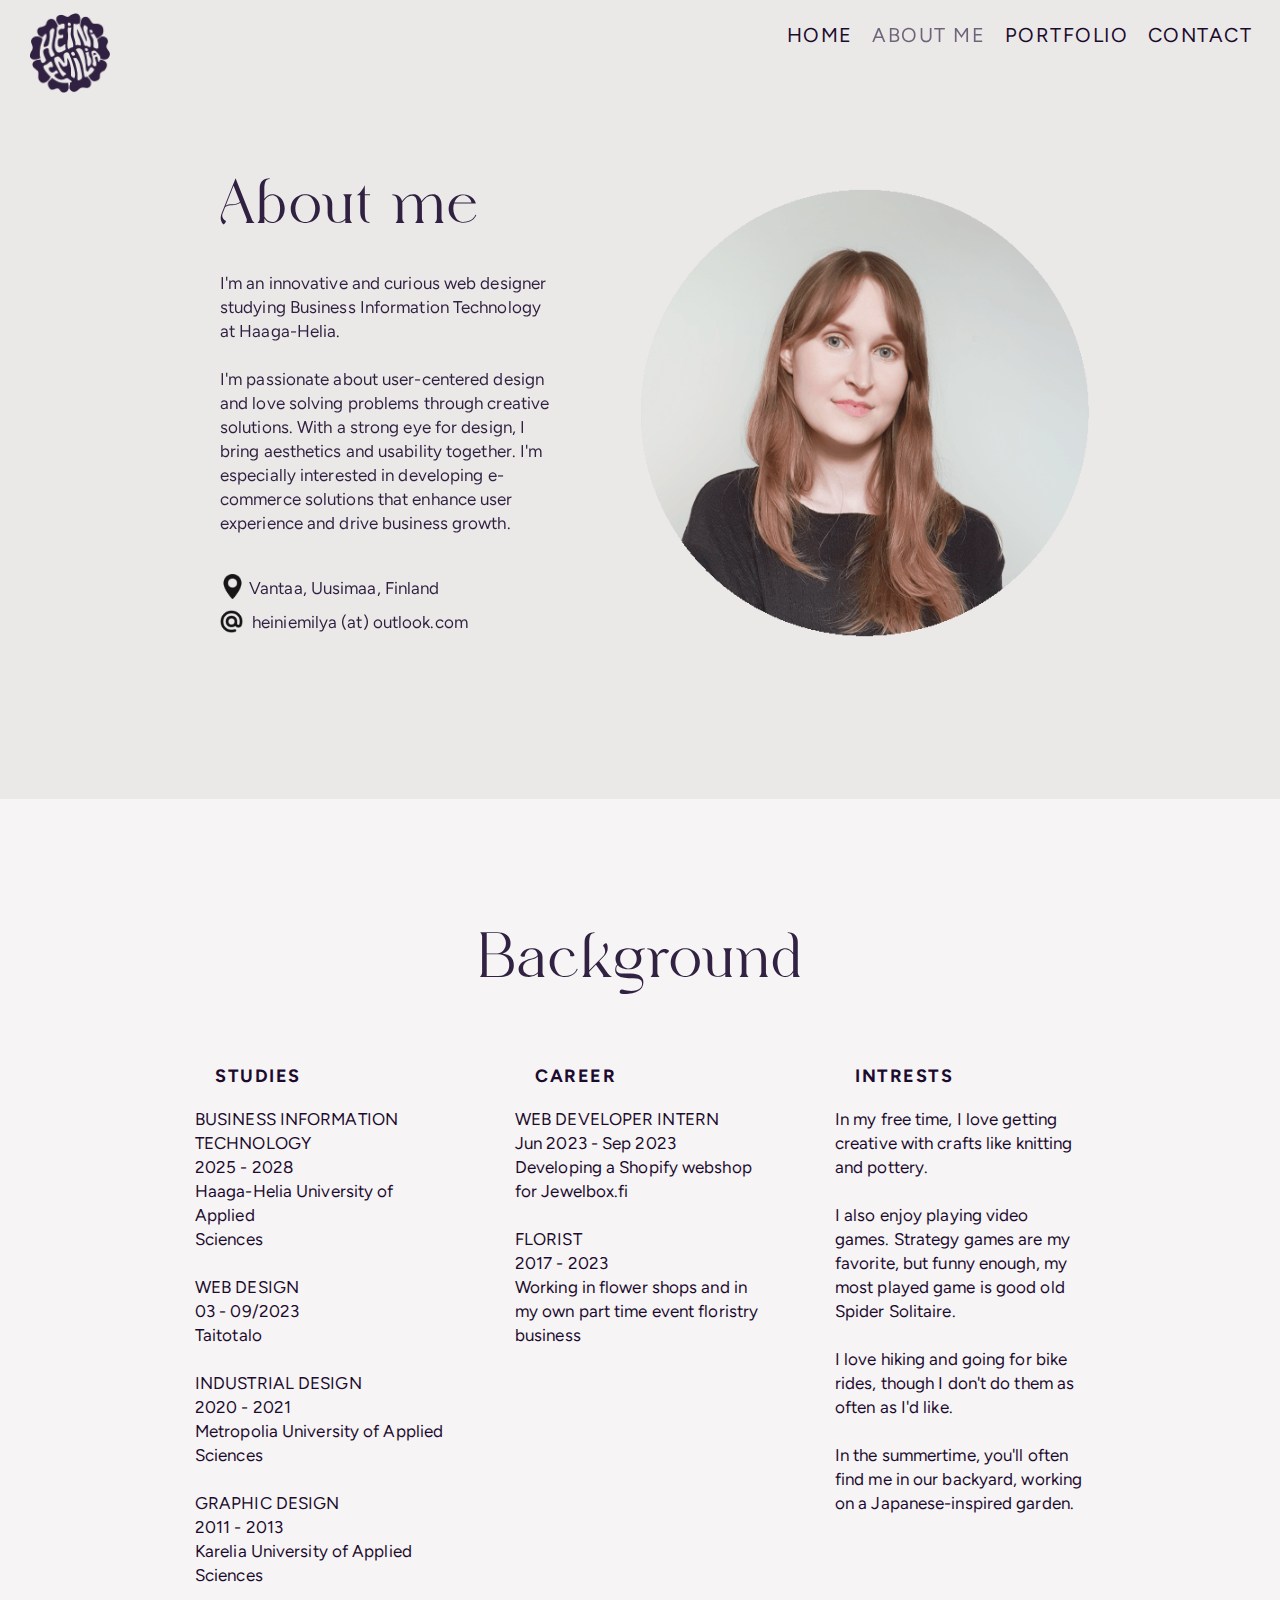
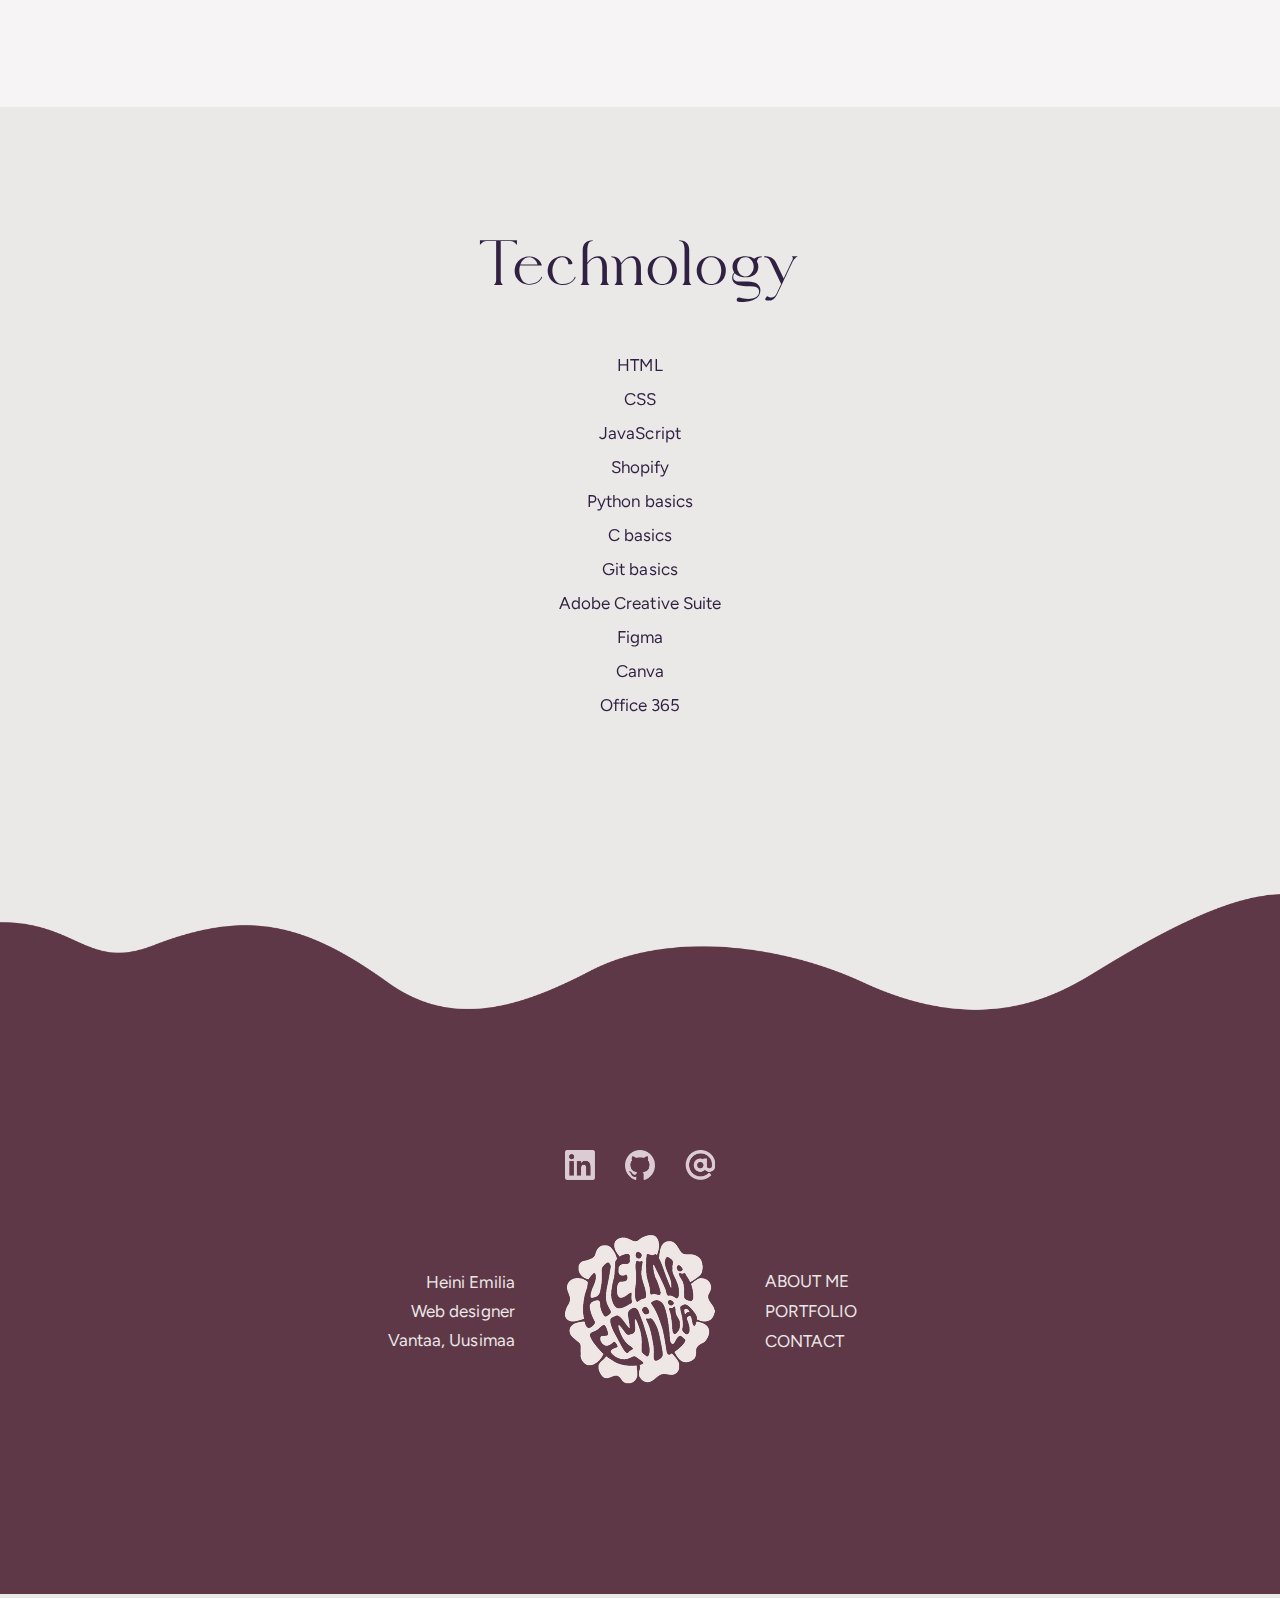
==== commit 97317198: "modified next and prev links in projects" ====
--- a/aboutme.html
+++ b/aboutme.html
@@ -7,7 +7,7 @@
     <link rel="stylesheet" href="css/styles.css">
     <link rel="preconnect" href="https://fonts.googleapis.com">
     <link rel="preconnect" href="https://fonts.gstatic.com" crossorigin>
-    <link href="https://fonts.googleapis.com/css2?family=Figtree:ital,wght@0,300..900;1,300..900&display=swap" rel="stylesheet">
+    <link href="https://fonts.googleapis.com/css2?family=Figtree:ital,wght@0,300..900;1,300..900&display=swap" rel="stylesheet" async>
     <title>Heini Emilia - About me</title>
       <!-- Light mode favicon -->
       <link rel="icon" href="/graphics/favicon-dark.png" type="image/x-icon" media="(prefers-color-scheme: light)">
--- a/css/styles.css
+++ b/css/styles.css
@@ -6,12 +6,12 @@
 
 @font-face {
     font-family: "Edensor";
-	  src: url('../fonts/edensor-free.eot&display=swap'); /* IE9 Compat Modes */
-  	src: url('../fonts/edensor-free.eot&display=swap') format('embedded-opentype'),
-    url('../fonts/edensor-free.woff2&display=swap') format('woff2'), /* Super Modern Browsers */
-    url('../fonts/edensor-free.woff&display=swap') format('woff'), /* Pretty Modern Browsers */
-    url('../fonts/edensor-free.ttf&display=swap')  format('truetype'), /* Safari, Android, iOS */
-    url('../fonts/edensor-free.svg&display=swap') format('svg'); /* Legacy iOS */
+	  src: url('../fonts/edensor-free.eot'); /* IE9 Compat Modes */
+  	src: url('../fonts/edensor-free.eot') format('embedded-opentype'),
+    url('../fonts/edensor-free.woff2') format('woff2'), /* Super Modern Browsers */
+    url('../fonts/edensor-free.woff') format('woff'), /* Pretty Modern Browsers */
+    url('../fonts/edensor-free.ttf')  format('truetype'), /* Safari, Android, iOS */
+    url('../fonts/edensor-free.svg') format('svg'); /* Legacy iOS */
 	}
 
 body {
@@ -265,7 +265,7 @@
   }
 
 #current-page {
-  opacity: 50% !important;
+  opacity: 60% !important;
   }
 
 
@@ -362,7 +362,7 @@
 
 #introduction-img{
   opacity: 97%;
-  max-width: 650px;
+  max-width: 523px;
   max-height: 650px;
 }
 
@@ -899,6 +899,8 @@
   #introduction-img {
     max-width: 90vw !important;
     height: auto;
+    max-width: 403px;
+    max-height: 500px;
   }
 
   /* portfolio projects vertically scale 85 */
@@ -1120,7 +1122,7 @@
   }
 
   #introduction-img {
-    max-width: 500px;
+    max-width: 403px;
     max-height: 500px;
   }
 
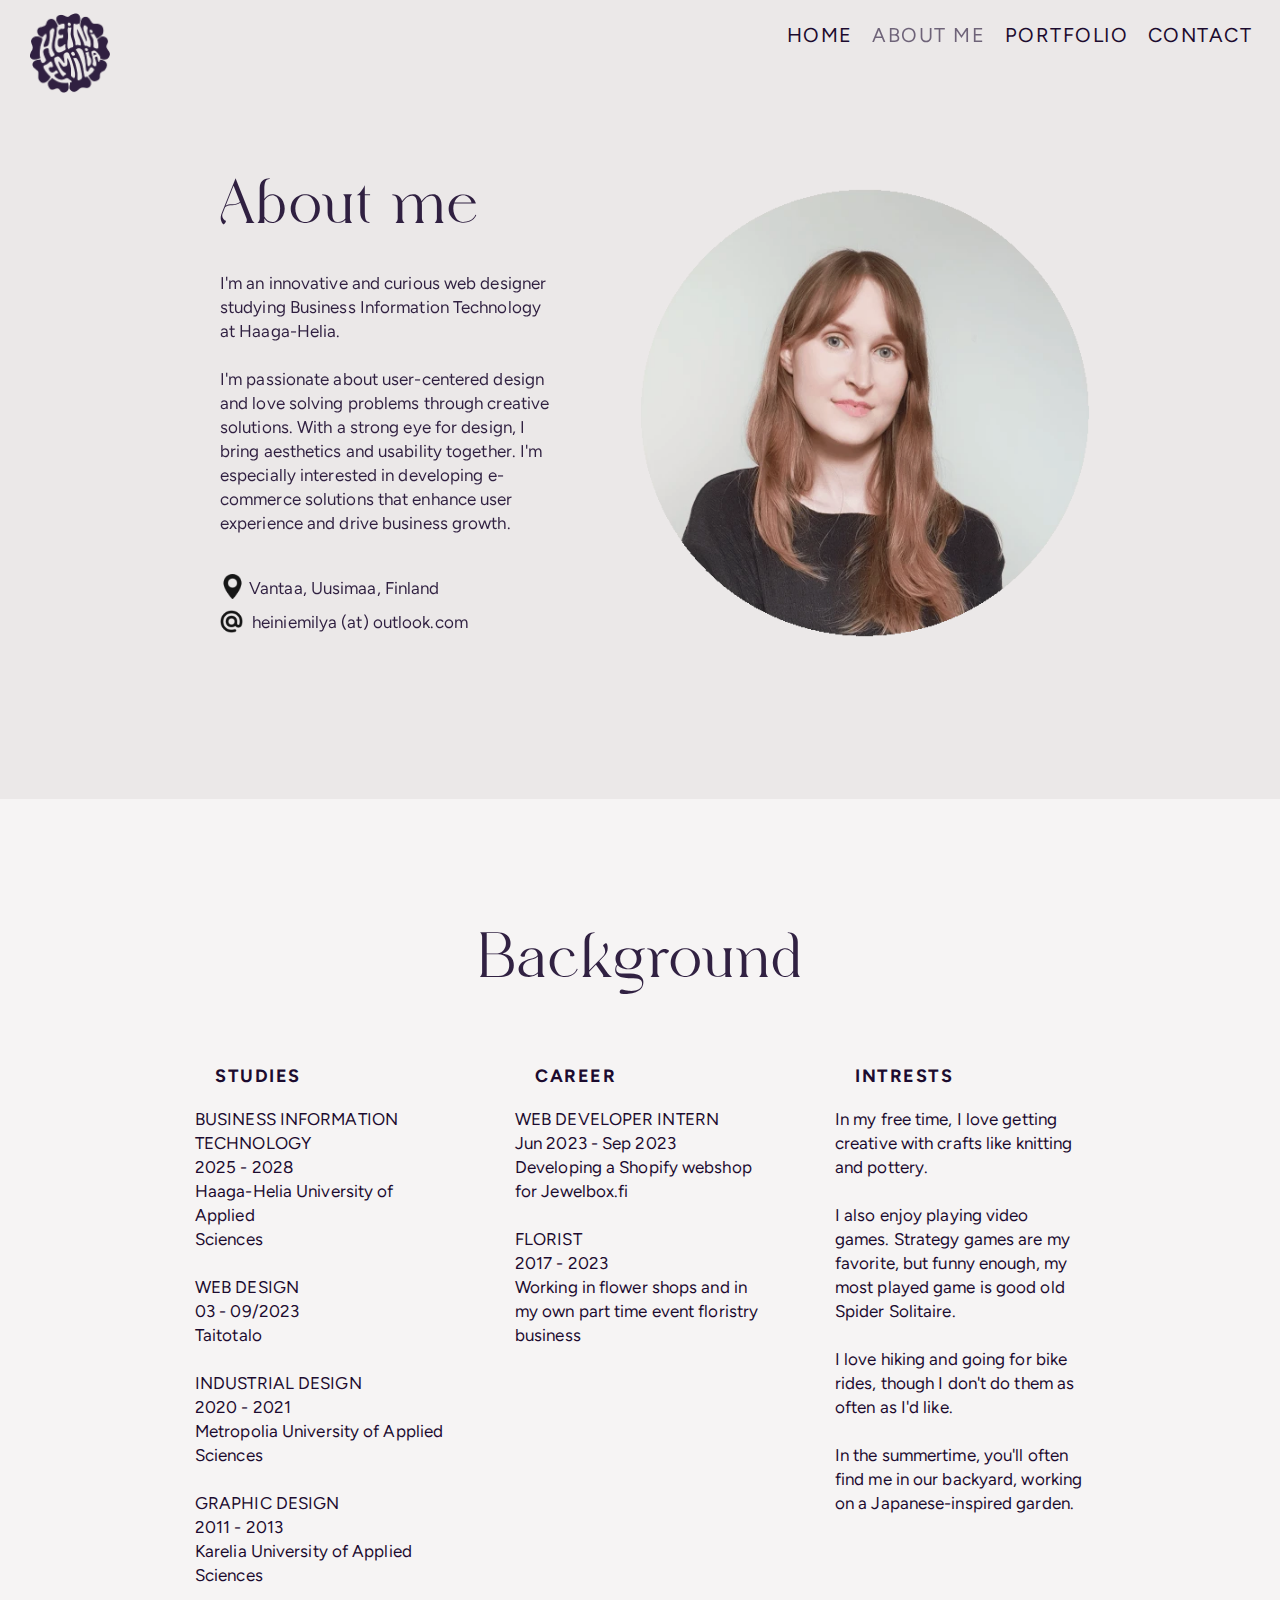
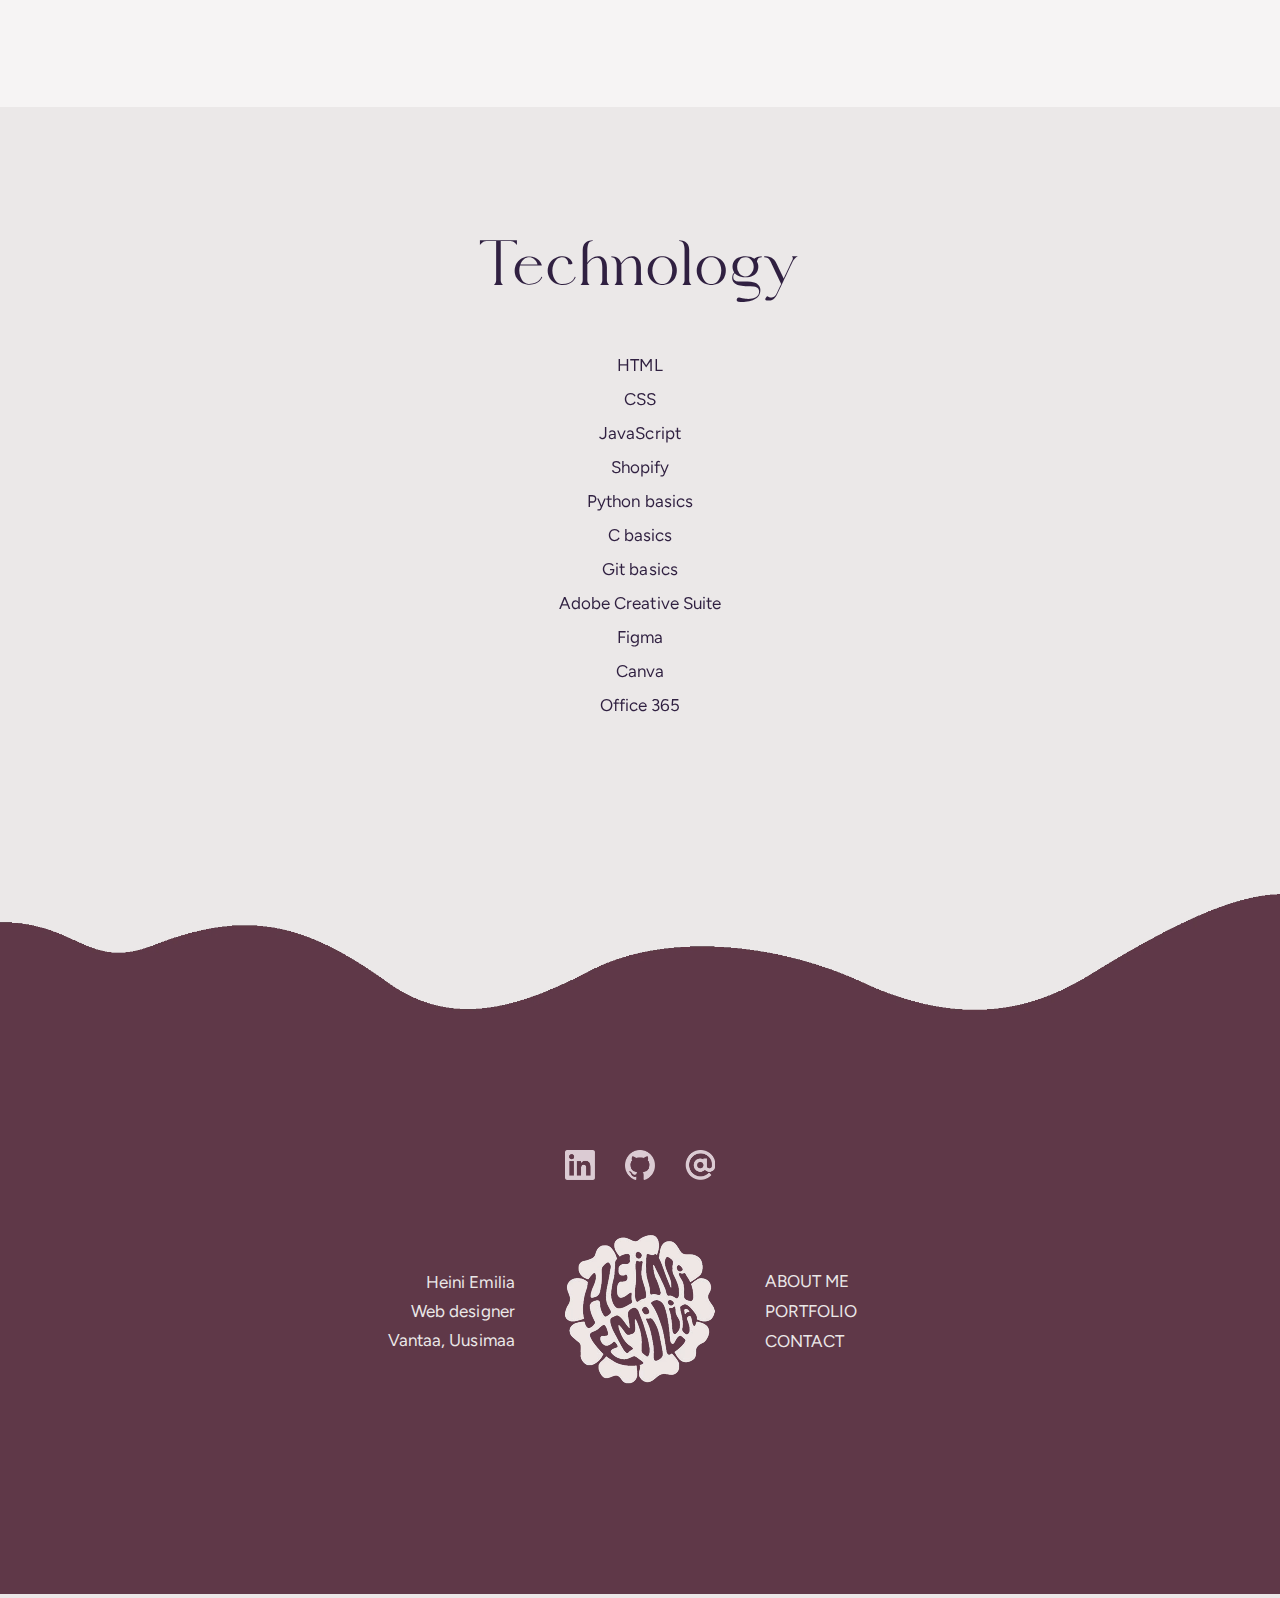
==== commit 82b6092b: "changed image format to webp" ====
--- a/aboutme.html
+++ b/aboutme.html
@@ -5,14 +5,19 @@
     <meta name="viewport" content="width=device-width, initial-scale=1.0">
     <meta name="description" content="Web Design Portfolio">
     <link rel="stylesheet" href="css/styles.css">
-    <link rel="preconnect" href="https://fonts.googleapis.com">
+    <!-- Google font -->
     <link rel="preconnect" href="https://fonts.gstatic.com" crossorigin>
-    <link href="https://fonts.googleapis.com/css2?family=Figtree:ital,wght@0,300..900;1,300..900&display=swap" rel="stylesheet" async>
+    <link rel="preload" as="style" href="https://fonts.googleapis.com/css2?family=Figtree:ital,wght@0,300..900;1,300..900&display=swap">
+    <link rel="stylesheet" href="https://fonts.googleapis.com/css2?family=Figtree:ital,wght@0,300..900;1,300..900&display=swap" media="print" onload="this.media='all'">
+    <noscript>
+    <link rel="stylesheet" href="https://fonts.googleapis.com/css2?family=Figtree:ital,wght@0,300..900;1,300..900&display=swap">
+    </noscript>
+    <!-- Google font -->
     <title>Heini Emilia - About me</title>
-      <!-- Light mode favicon -->
-      <link rel="icon" href="/graphics/favicon-dark.png" type="image/x-icon" media="(prefers-color-scheme: light)">
-      <!-- Dark mode favicon -->
-      <link rel="icon" href="/graphics/favicon-white.png" type="image/x-icon" media="(prefers-color-scheme: dark)">
+    <!-- Light mode favicon -->
+    <link rel="icon" href="/graphics/favicon-dark.webp" type="image/x-icon" media="(prefers-color-scheme: light)">
+    <!-- Dark mode favicon -->
+    <link rel="icon" href="/graphics/favicon-white.webp" type="image/x-icon" media="(prefers-color-scheme: dark)">
 </head>
 <body>
  
@@ -78,7 +83,7 @@
                   <img src="graphics/email.png" alt="Email" width="23" height="23" style="margin-bottom: -5px; padding-right: 5px; padding-top: 10px;" >  heiniemilya (at) outlook.com
                 </p>
             </div>
-            <img id="aboutme-img" src="graphics/profiilikuva2-round.png" width="450" height="450" alt="Kuva minusta">
+            <img id="aboutme-img" src="graphics/profiilikuva2-round.webp" width="450" height="450" alt="Kuva minusta">
         </div>
     </section>
 
@@ -153,7 +158,7 @@
 
   <footer>
     <div class="footer-container">
-      <img class="footer-background" src="graphics/footer-background.png" height="4536" width="2370" alt="Background image">
+      <img class="footer-background" src="graphics/footer-background.webp" width="2560" height="1338" alt="Background image">
      
       <div class="footer-items">
         <div class="some-icons">
@@ -168,7 +173,7 @@
             <p>Vantaa, Uusimaa</p>
           </div>
           <div class="footer-logo">
-            <a href="index.html"><img id="footer-logo" src="graphics/heini-emilia-logo-small.png" alt="Heini Emilia"></a>
+            <a href="index.html"><img id="footer-logo" src="graphics/heini-emilia-logo-small.webp" alt="Heini Emilia"></a>
           </div>
           <div class="footer-navigation">
             <a href="aboutme.html">about me</a>
--- a/css/styles.css
+++ b/css/styles.css
@@ -12,6 +12,7 @@
     url('../fonts/edensor-free.woff') format('woff'), /* Pretty Modern Browsers */
     url('../fonts/edensor-free.ttf')  format('truetype'), /* Safari, Android, iOS */
     url('../fonts/edensor-free.svg') format('svg'); /* Legacy iOS */
+    font-display: swap;
 	}
 
 body {
@@ -1098,6 +1099,7 @@
   #hero-logo {
     width: 60vw; 
     min-width: 450px;
+    max-width: 600px;
     transform: translate(-50%, -50%) translateY(-40px) scale(1.03);
   }
 
